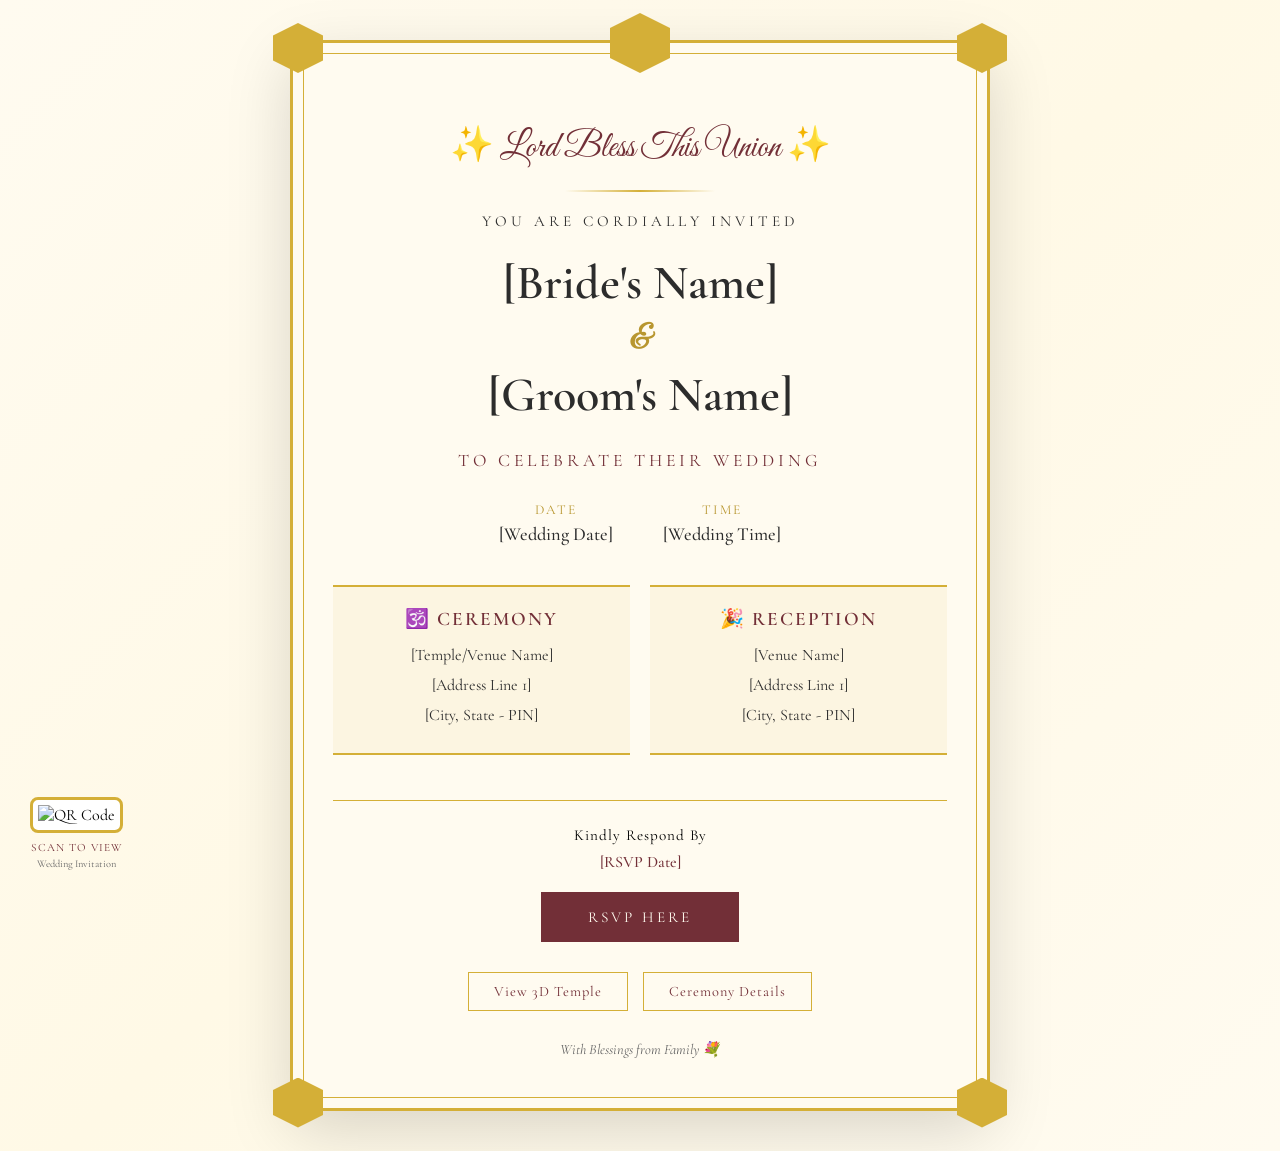
==== index.html @ 878ab90b "Initial commit - Hindu Temple Wedding website" ====
<!DOCTYPE html>
<html lang="en">
<head>
    <meta charset="UTF-8">
    <meta name="viewport" content="width=device-width, initial-scale=1.0">
    <title>Wedding Invitation - [Bride's Name] & [Groom's Name]</title>
    <link href="https://fonts.googleapis.com/css2?family=Cormorant+Garamond:ital,wght@0,400;0,500;0,600;1,400&family=Great+Vibes&display=swap" rel="stylesheet">
    <style>
        * {
            margin: 0;
            padding: 0;
            box-sizing: border-box;
        }

        :root {
            --gold: #D4AF37;
            --gold-light: #F4E4BC;
            --gold-dark: #B8962F;
            --cream: #FFFBF0;
            --Burgundy: #722F37;
            --deep-red: #8B0000;
            --text-dark: #2C2C2C;
        }

        body {
            font-family: 'Cormorant Garamond', serif;
            background: linear-gradient(135deg, var(--cream) 0%, #FFF9E6 50%, var(--cream) 100%);
            min-height: 100vh;
            overflow-x: hidden;
        }

        /* 3D Background Canvas */
        #temple-canvas {
            position: fixed;
            top: 0;
            left: 0;
            width: 100%;
            height: 100%;
            z-index: 0;
            opacity: 0.4;
            pointer-events: none;
        }

        /* Main Container */
        .container {
            position: relative;
            z-index: 10;
            display: flex;
            justify-content: center;
            align-items: flex-start;
            min-height: 100vh;
            padding: 40px 20px;
        }

        /* Invitation Card */
        .invitation-card {
            background: var(--cream);
            max-width: 700px;
            width: 100%;
            border: 3px solid var(--gold);
            position: relative;
            box-shadow: 0 20px 60px rgba(0,0,0,0.15);
            animation: fadeInUp 1s ease-out;
        }

        @keyframes fadeInUp {
            from { opacity: 0; transform: translateY(30px); }
            to { opacity: 1; transform: translateY(0); }
        }

        .invitation-card::before {
            content: '';
            position: absolute;
            top: 10px;
            left: 10px;
            right: 10px;
            bottom: 10px;
            border: 1px solid var(--gold);
            pointer-events: none;
        }

        .invitation-card::after {
            content: '';
            position: absolute;
            top: -30px;
            left: 50%;
            transform: translateX(-50%);
            width: 60px;
            height: 60px;
            background: var(--gold);
            clip-path: polygon(50% 0%, 100% 25%, 100% 75%, 50% 100%, 0% 75%, 0% 25%);
        }

        /* Ornamental Corners */
        .ornament {
            position: absolute;
            width: 50px;
            height: 50px;
            background: var(--gold);
            clip-path: polygon(50% 0%, 100% 25%, 100% 75%, 50% 100%, 0% 75%, 0% 25%);
            z-index: 5;
        }

        .ornament-top-left { top: -20px; left: -20px; }
        .ornament-top-right { top: -20px; right: -20px; }
        .ornament-bottom-left { bottom: -20px; left: -20px; }
        .ornament-bottom-right { bottom: -20px; right: -20px; }

        /* Card Content */
        .content {
            padding: 80px 40px 50px;
            text-align: center;
        }

        .decorative-line {
            width: 150px;
            height: 2px;
            background: linear-gradient(90deg, transparent, var(--gold), transparent);
            margin: 20px auto;
        }

        .scripture-text {
            font-family: 'Great Vibes', cursive;
            font-size: 2.2rem;
            color: var(--Burgundy);
            margin-bottom: 8px;
        }

        /* 3D Couple Model */
        .couple-model {
            position: absolute;
            bottom: 80px;
            right: 30px;
            z-index: 5;
        }

        .couple-canvas {
            width: 280px;
            height: 350px;
        }

        /* QR Code Section */
        .qr-section {
            position: absolute;
            bottom: 30px;
            left: 30px;
            z-index: 5;
            text-align: center;
        }

        .qr-code {
            width: 100px;
            height: 100px;
            border: 3px solid var(--gold);
            padding: 5px;
            background: white;
            border-radius: 8px;
        }

        .qr-text {
            font-size: 0.7rem;
            color: var(--Burgundy);
            margin-top: 8px;
            letter-spacing: 1px;
        }

        .qr-label {
            font-size: 0.65rem;
            color: #666;
            margin-top: 3px;
        }

        .invite-text {
            font-size: 0.95rem;
            color: var(--text-dark);
            letter-spacing: 4px;
            text-transform: uppercase;
            margin-bottom: 25px;
        }

        .couple-names {
            font-family: 'Cormorant Garamond', serif;
            font-size: 3rem;
            font-weight: 600;
            color: var(--text-dark);
            margin: 25px 0;
            line-height: 1.2;
        }

        .couple-names .ampersand {
            font-family: 'Great Vibes', cursive;
            font-size: 2rem;
            color: var(--gold-dark);
            display: block;
            margin: 8px 0;
        }

        .and-text {
            font-size: 1.1rem;
            color: var(--Burgundy);
            letter-spacing: 4px;
            margin: 20px 0;
        }

        /* Date & Time Section */
        .date-time {
            display: flex;
            justify-content: center;
            gap: 50px;
            margin: 30px 0;
            flex-wrap: wrap;
        }

        .date-time-item {
            text-align: center;
        }

        .date-time-item .label {
            font-size: 0.85rem;
            letter-spacing: 2px;
            text-transform: uppercase;
            color: var(--gold-dark);
            margin-bottom: 5px;
        }

        .date-time-item .value {
            font-size: 1.15rem;
            color: var(--text-dark);
            font-weight: 500;
        }

        /* Venue Sections */
        .venue-sections {
            display: flex;
            gap: 20px;
            margin: 30px 0;
            flex-wrap: wrap;
        }

        .venue-details {
            flex: 1;
            min-width: 200px;
            margin: 10px 0;
            padding: 20px;
            background: rgba(212, 175, 55, 0.08);
            border-top: 2px solid var(--gold);
            border-bottom: 2px solid var(--gold);
        }

        .venue-details h3 {
            font-size: 1.2rem;
            color: var(--Burgundy);
            margin-bottom: 12px;
            font-weight: 600;
            letter-spacing: 2px;
        }

        .venue-details p {
            font-size: 1rem;
            color: var(--text-dark);
            margin: 6px 0;
            line-height: 1.5;
        }

        /* RSVP Section */
        .rsvp-section {
            margin-top: 35px;
            padding-top: 25px;
            border-top: 1px solid var(--gold);
        }

        .rsvp-text {
            font-size: 0.95rem;
            letter-spacing: 1px;
            margin-bottom: 8px;
        }

        .rsvp-date {
            color: var(--Burgundy);
            font-weight: 500;
            margin-bottom: 20px;
        }

        .rsvp-button {
            display: inline-block;
            padding: 14px 45px;
            background: var(--Burgundy);
            color: var(--cream);
            text-decoration: none;
            font-size: 0.95rem;
            letter-spacing: 3px;
            text-transform: uppercase;
            border: 2px solid var(--Burgundy);
            transition: all 0.3s ease;
            cursor: pointer;
        }

        .rsvp-button:hover {
            background: transparent;
            color: var(--Burgundy);
        }

        /* Navigation Links */
        .nav-links {
            display: flex;
            justify-content: center;
            gap: 15px;
            margin-top: 30px;
            flex-wrap: wrap;
        }

        .nav-link {
            padding: 10px 25px;
            background: transparent;
            border: 1px solid var(--gold);
            color: var(--Burgundy);
            text-decoration: none;
            font-size: 0.9rem;
            letter-spacing: 1px;
            transition: all 0.3s ease;
        }

        .nav-link:hover {
            background: var(--gold);
            color: white;
        }

        /* Footer */
        .footer {
            margin-top: 30px;
            font-size: 0.9rem;
            color: #666;
            font-style: italic;
        }

        /* Responsive Design */
        @media (max-width: 600px) {
            .container {
                padding: 20px 15px;
            }

            .content {
                padding: 60px 25px 35px;
            }

            .invitation-card::after {
                width: 40px;
                height: 40px;
                top: -25px;
            }

            .ornament {
                width: 35px;
                height: 35px;
            }

            .ornament-top-left,
            .ornament-top-right {
                top: -15px;
            }

            .ornament-bottom-left,
            .ornament-bottom-right {
                bottom: -15px;
            }

            .scripture-text {
                font-size: 1.8rem;
            }

            .couple-names {
                font-size: 2.2rem;
            }

            .couple-names .ampersand {
                font-size: 1.6rem;
            }

            .date-time {
                gap: 30px;
            }

            .venue-sections {
                flex-direction: column;
            }

            .venue-details {
                min-width: 100%;
            }
        }

        @media (max-width: 400px) {
            .content {
                padding: 50px 20px 30px;
            }

            .scripture-text {
                font-size: 1.5rem;
            }

            .couple-names {
                font-size: 1.9rem;
            }

            .invite-text,
            .and-text {
                font-size: 0.85rem;
                letter-spacing: 2px;
            }

            .rsvp-button {
                padding: 12px 30px;
                font-size: 0.85rem;
            }
        }
    </style>
</head>
<body>
    <!-- 3D Background -->
    <canvas id="temple-canvas"></canvas>

    <!-- 3D Couple Model -->
    <div class="couple-model">
        <canvas id="couple-canvas" class="couple-canvas"></canvas>
    </div>

    <!-- QR Code Section -->
    <div class="qr-section">
        <img src="https://api.qrserver.com/v1/create-qr-code/?size=100x100&data=https://yourwebsite.com/wedding-invitation.html&bgcolor=ffffff&color=722F37" alt="QR Code" class="qr-code" id="qrImage">
        <p class="qr-text">SCAN TO VIEW</p>
        <p class="qr-label">Wedding Invitation</p>
    </div>
    <script>
        // Update QR code with current page URL when deployed
        window.onload = function() {
            const currentUrl = window.location.href;
            const qrImg = document.getElementById('qrImage');
            if (qrImg) {
                const qrUrl = 'https://api.qrserver.com/v1/create-qr-code/?size=100x100&data=' + encodeURIComponent(currentUrl) + '&bgcolor=ffffff&color=722F37';
                qrImg.src = qrUrl;
            }
        };
    </script>

    <!-- Main Invitation Card -->
    <div class="container">
        <div class="invitation-card">
            <div class="ornament ornament-top-left"></div>
            <div class="ornament ornament-top-right"></div>
            <div class="ornament ornament-bottom-left"></div>
            <div class="ornament ornament-bottom-right"></div>
            
            <div class="content">
                <p class="scripture-text">✨ Lord Bless This Union ✨</p>
                <div class="decorative-line"></div>
                
                <p class="invite-text">You Are Cordially Invited</p>
                
                <h1 class="couple-names">
                    [Bride's Name]
                    <span class="ampersand">&</span>
                    [Groom's Name]
                </h1>
                
                <p class="and-text">TO CELEBRATE THEIR WEDDING</p>
                
                <div class="date-time">
                    <div class="date-time-item">
                        <p class="label">Date</p>
                        <p class="value">[Wedding Date]</p>
                    </div>
                    <div class="date-time-item">
                        <p class="label">Time</p>
                        <p class="value">[Wedding Time]</p>
                    </div>
                </div>
                
                <div class="venue-sections">
                    <div class="venue-details">
                        <h3>🕉️ CEREMONY</h3>
                        <p>[Temple/Venue Name]</p>
                        <p>[Address Line 1]</p>
                        <p>[City, State - PIN]</p>
                    </div>
                    
                    <div class="venue-details">
                        <h3>🎉 RECEPTION</h3>
                        <p>[Venue Name]</p>
                        <p>[Address Line 1]</p>
                        <p>[City, State - PIN]</p>
                    </div>
                </div>
                
                <div class="rsvp-section">
                    <p class="rsvp-text">Kindly Respond By</p>
                    <p class="rsvp-date">[RSVP Date]</p>
                    <a href="#rsvp" class="rsvp-button">RSVP Here</a>
                </div>
                
                <div class="nav-links">
                    <a href="wedding-3d-viewer.html" class="nav-link">View 3D Temple</a>
                    <a href="wedding-ceremony.html" class="nav-link">Ceremony Details</a>
                </div>
                
                <div class="footer">
                    <p>With Blessings from Family 💐</p>
                </div>
            </div>
        </div>
    </div>

    <!-- Three.js for Cartoon 3D Background -->
    <script src="https://cdnjs.cloudflare.com/ajax/libs/three.js/r134/three.min.js"></script>
    <script>
        // Create 3D Cartoon Temple Background
        const canvas = document.getElementById('temple-canvas');
        const scene = new THREE.Scene();
        scene.background = new THREE.Color(0xFFFBF0);

        const camera = new THREE.PerspectiveCamera(60, window.innerWidth / window.innerHeight, 0.1, 1000);
        camera.position.set(0, 3, 12);
        camera.lookAt(0, 2, 0);

        const renderer = new THREE.WebGLRenderer({ canvas: canvas, antialias: true, alpha: true });
        renderer.setSize(window.innerWidth, window.innerHeight);
        renderer.setPixelRatio(Math.min(window.devicePixelRatio, 2));

        // Cartoon/Toon Material Function
        function createToonMaterial(color) {
            return new THREE.MeshToonMaterial({
                color: color,
                gradientMap: null
            });
        }

        // Create Cartoon Temple Group
        const templeGroup = new THREE.Group();

        // Colors
        const goldColor = 0xD4AF37;
        const burgundyColor = 0x722F37;
        const creamColor = 0xFFFBF0;
        const stoneColor = 0xC4A86C;

        // Base Platform
        const baseGeo = new THREE.BoxGeometry(8, 0.6, 8);
        const baseMat = createToonMaterial(stoneColor);
        const base = new THREE.Mesh(baseGeo, baseMat);
        base.position.y = 0.3;
        base.castShadow = true;
        templeGroup.add(base);

        // Steps
        for (let i = 0; i < 3; i++) {
            const stepGeo = new THREE.BoxGeometry(8 + i * 1.5, 0.25, 8 + i * 1.5);
            const step = new THREE.Mesh(stepGeo, baseMat);
            step.position.y = i * 0.25;
            templeGroup.add(step);
        }

        // Main Building
        const mainBuildingGeo = new THREE.BoxGeometry(5, 3, 5);
        const mainBuildingMat = createToonMaterial(creamColor);
        const mainBuilding = new THREE.Mesh(mainBuildingGeo, mainBuildingMat);
        mainBuilding.position.y = 2.3;
        templeGroup.add(mainBuilding);

        // Pillars
        const pillarGeo = new THREE.CylinderGeometry(0.25, 0.35, 3, 8);
        const pillarMat = createToonMaterial(stoneColor);
        const pillarPositions = [[-2, 2], [2, 2], [-2, -2], [2, -2]];
        
        pillarPositions.forEach(pos => {
            const pillar = new THREE.Mesh(pillarGeo, pillarMat);
            pillar.position.set(pos[0], 1.5 + 0.6, pos[1]);
            pillar.castShadow = true;
            templeGroup.add(pillar);
        });

        // Dome
        const domeGeo = new THREE.SphereGeometry(1.8, 16, 12, 0, Math.PI * 2, 0, Math.PI / 2);
        const domeMat = createToonMaterial(goldColor);
        const dome = new THREE.Mesh(domeGeo, domeMat);
        dome.position.y = 4.5;
        templeGroup.add(dome);

        // Top Ornament (Kalasha)
        const topGeo = new THREE.SphereGeometry(0.4, 8, 8);
        const topMat = createToonMaterial(burgundyColor);
        const topOrnament = new THREE.Mesh(topGeo, topMat);
        topOrnament.position.y = 5.8;
        templeGroup.add(topOrnament);

        // Side Towers (Shikhara)
        const towerGeo = new THREE.ConeGeometry(0.8, 2.5, 4);
        const towerMat = createToonMaterial(stoneColor);
        
        const tower1 = new THREE.Mesh(towerGeo, towerMat);
        tower1.position.set(-3, 2.65, 0);
        templeGroup.add(tower1);

        const tower2 = new THREE.Mesh(towerGeo, towerMat);
        tower2.position.set(3, 2.65, 0);
        templeGroup.add(tower2);

        // Position and scale the temple
        templeGroup.position.set(0, -1, 0);
        templeGroup.scale.set(0.6, 0.6, 0.6);
        scene.add(templeGroup);

        // Lighting for cartoon effect
        const ambientLight = new THREE.AmbientLight(0xFFF5E6, 0.7);
        scene.add(ambientLight);

        const directionalLight = new THREE.DirectionalLight(0xFFFAF0, 0.8);
        directionalLight.position.set(10, 15, 10);
        scene.add(directionalLight);

        const fillLight = new THREE.DirectionalLight(0xFFE4B5, 0.4);
        fillLight.position.set(-10, 5, -10);
        scene.add(fillLight);

        // Subtle animation
        let time = 0;
        let autoRotate = true;

        function animate() {
            requestAnimationFrame(animate);
            time += 0.005;

            if (autoRotate) {
                templeGroup.rotation.y = Math.sin(time) * 0.15;
                templeGroup.position.y = -1 + Math.sin(time * 2) * 0.05;
            }

            renderer.render(scene, camera);
        }

        animate();
        
        // Create 3D Couple Cartoon Model
        function createCoupleModel() {
            const coupleCanvas = document.getElementById('couple-canvas');
            if (!coupleCanvas) return;
            
            const coupleScene = new THREE.Scene();
            coupleScene.background = null;

            const coupleCamera = new THREE.PerspectiveCamera(35, 280 / 350, 0.1, 1000);
            coupleCamera.position.set(0, 1.5, 5.5);
            coupleCamera.lookAt(0, 1, 0);

            const coupleRenderer = new THREE.WebGLRenderer({ 
                canvas: coupleCanvas, 
                antialias: true, 
                alpha: true 
            });
            coupleRenderer.setSize(280, 350);
            coupleRenderer.setPixelRatio(Math.min(window.devicePixelRatio, 2));

            // Lighting
            const ambient = new THREE.AmbientLight(0xfff5e6, 0.7);
            coupleScene.add(ambient);

            const dirLight = new THREE.DirectionalLight(0xffffff, 1);
            dirLight.position.set(3, 4, 3);
            coupleScene.add(dirLight);

            const fillLight = new THREE.DirectionalLight(0xffd700, 0.3);
            fillLight.position.set(-3, 2, -2);
            coupleScene.add(fillLight);

            const coupleGroup = new THREE.Group();

            // Colors - More realistic
            const brideColor = 0xe63946;  // Red sari
            const bridePalluColor = 0xffd700; // Gold pallu
            const groomColor = 0x1d3557; // Dark blue sherwani
            const groomAccent = 0xff6b35; // Orange accents
            const skinColor = 0xdeb887;
            const hairColor = 0x1a1a1a;

            // Create Bride (left side)
            const brideGroup = new THREE.Group();
            
            // Bride torso/sari drape
            const brideTorsoGeo = new THREE.CylinderGeometry(0.22, 0.28, 0.9, 16);
            const brideTorsoMat = new THREE.MeshStandardMaterial({ color: brideColor, roughness: 0.6 });
            const brideTorso = new THREE.Mesh(brideTorsoGeo, brideTorsoMat);
            brideTorso.position.y = 0.45;
            brideGroup.add(brideTorso);

            // Bride pallu (shawl)
            const bridePalluGeo = new THREE.BoxGeometry(0.5, 0.8, 0.08);
            const bridePalluMat = new THREE.MeshStandardMaterial({ color: bridePalluColor, roughness: 0.4, metalness: 0.3 });
            const bridePallu = new THREE.Mesh(bridePalluGeo, bridePalluMat);
            bridePallu.position.set(0.25, 0.5, 0.2);
            brideGroup.add(bridePallu);

            // Bride skirt
            const brideSkirtGeo = new THREE.CylinderGeometry(0.35, 0.55, 1, 24);
            const brideSkirtMat = new THREE.MeshStandardMaterial({ color: brideColor, roughness: 0.7 });
            const brideSkirt = new THREE.Mesh(brideSkirtGeo, brideSkirtMat);
            brideSkirt.position.y = -0.05;
            brideGroup.add(brideSkirt);

            // Bride neck
            const brideNeckGeo = new THREE.CylinderGeometry(0.08, 0.1, 0.15, 12);
            const brideNeckMat = new THREE.MeshStandardMaterial({ color: skinColor, roughness: 0.8 });
            const brideNeck = new THREE.Mesh(brideNeckGeo, brideNeckMat);
            brideNeck.position.y = 1.05;
            brideGroup.add(brideNeck);

            // Bride head
            const brideHeadGeo = new THREE.SphereGeometry(0.2, 20, 20);
            brideHeadGeo.scale(1, 1.15, 1);
            const brideHeadMat = new THREE.MeshStandardMaterial({ color: skinColor, roughness: 0.7 });
            const brideHead = new THREE.Mesh(brideHeadGeo, brideHeadMat);
            brideHead.position.y = 1.35;
            brideGroup.add(brideHead);

            // Bride hair (bun + veil)
            const brideHairBunGeo = new THREE.SphereGeometry(0.18, 16, 16);
            const brideHairMat = new THREE.MeshStandardMaterial({ color: hairColor, roughness: 0.9 });
            const brideHairBun = new THREE.Mesh(brideHairBunGeo, brideHairMat);
            brideHairBun.position.set(0, 1.55, -0.05);
            brideGroup.add(brideHairBun);

            // Bride veil
            const brideVeilGeo = new THREE.SphereGeometry(0.25, 16, 16, 0, Math.PI * 2, 0, Math.PI / 2);
            const brideVeilMat = new THREE.MeshStandardMaterial({ color: 0xfffaf0, roughness: 0.5, transparent: true, opacity: 0.7, side: THREE.DoubleSide });
            const brideVeil = new THREE.Mesh(brideVeilGeo, brideVeilMat);
            brideVeil.position.set(0, 1.4, 0.1);
            brideGroup.add(brideVeil);

            // Bride bindi
            const bindiGeo = new THREE.CircleGeometry(0.03, 16);
            const bindiMat = new THREE.MeshStandardMaterial({ color: 0xff0000, emissive: 0xff0000, emissiveIntensity: 0.5 });
            const bindi = new THREE.Mesh(bindiGeo, bindiMat);
            bindi.position.set(0, 1.42, 0.19);
            brideGroup.add(bindi);

            // Bride earrings
            const earringGeo = new THREE.TorusGeometry(0.04, 0.015, 8, 16);
            const earringMat = new THREE.MeshStandardMaterial({ color: 0xffd700, metalness: 0.8, roughness: 0.2 });
            const earringL = new THREE.Mesh(earringGeo, earringMat);
            earringL.position.set(-0.2, 1.3, 0.1);
            brideGroup.add(earringL);
            const earringR = new THREE.Mesh(earringGeo, earringMat);
            earringR.position.set(0.2, 1.3, 0.1);
            brideGroup.add(earringR);

            // Bride nose ring
            const noseRingGeo = new THREE.TorusGeometry(0.025, 0.01, 8, 16);
            const noseRing = new THREE.Mesh(noseRingGeo, earringMat);
            noseRing.position.set(0.05, 1.32, 0.18);
            brideGroup.add(noseRing);

            // Bride bangles (multiple)
            for (let i = 0; i < 5; i++) {
                const bangleGeo = new THREE.TorusGeometry(0.07, 0.012, 8, 24);
                const bangleMat = i % 2 === 0 ? 
                    new THREE.MeshStandardMaterial({ color: 0xffd700, metalness: 0.8, roughness: 0.2 }) :
                    new THREE.MeshStandardMaterial({ color: 0xff6b35, metalness: 0.6, roughness: 0.3 });
                const bangle = new THREE.Mesh(bangleGeo, bangleMat);
                bangle.position.set(-0.32, 0.65 + i * 0.06, 0);
                bangle.rotation.y = Math.PI / 2;
                brideGroup.add(bangle);
            }

            // Bride arms
            const armGeo = new THREE.CylinderGeometry(0.05, 0.04, 0.5, 8);
            const armMat = new THREE.MeshStandardMaterial({ color: skinColor, roughness: 0.8 });
            const armL = new THREE.Mesh(armGeo, armMat);
            armL.position.set(-0.32, 0.45, 0);
            armL.rotation.z = 0.3;
            brideGroup.add(armL);
            const armR = new THREE.Mesh(armGeo, armMat);
            armR.position.set(0.32, 0.45, 0);
            armR.rotation.z = -0.3;
            brideGroup.add(armR);

            // Bride mangalsutra
            const mangalsutraGeo = new THREE.CylinderGeometry(0.01, 0.01, 0.4, 8);
            const mangalsutraMat = new THREE.MeshStandardMaterial({ color: 0xffd700, metalness: 0.8, roughness: 0.2 });
            const mangalsutra = new THREE.Mesh(mangalsutraGeo, mangalsutraMat);
            mangalsutra.position.set(0, 1.0, 0.22);
            brideGroup.add(mangalsutra);

            // Mangalsutra pendant
            const pendantGeo = new THREE.OctahedronGeometry(0.04, 0);
            const pendant = new THREE.Mesh(pendantGeo, mangalsutraMat);
            pendant.position.set(0, 0.78, 0.22);
            brideGroup.add(pendant);

            brideGroup.position.x = -0.45;
            brideGroup.scale.set(1.2, 1.2, 1.2);
            coupleGroup.add(brideGroup);

            // Create Groom (right side)
            const groomGroup = new THREE.Group();
            
            // Groom torso/sherwani
            const groomTorsoGeo = new THREE.CylinderGeometry(0.25, 0.32, 1, 16);
            const groomTorsoMat = new THREE.MeshStandardMaterial({ color: groomColor, roughness: 0.5 });
            const groomTorso = new THREE.Mesh(groomTorsoGeo, groomTorsoMat);
            groomTorso.position.y = 0.5;
            groomGroup.add(groomTorso);

            // Groom sherwani collar
            const collarGeo = new THREE.BoxGeometry(0.25, 0.25, 0.1);
            const collarMat = new THREE.MeshStandardMaterial({ color: groomAccent, roughness: 0.6 });
            const collar = new THREE.Mesh(collarGeo, collarMat);
            collar.position.set(0, 1.05, 0.22);
            groomGroup.add(collar);

            // Groom pants
            const pantsGeo = new THREE.CylinderGeometry(0.15, 0.18, 0.9, 12);
            const pantsMat = new THREE.MeshStandardMaterial({ color: 0x1a1a1a, roughness: 0.7 });
            const pants = new THREE.Mesh(pantsGeo, pantsMat);
            pants.position.y = -0.45;
            groomGroup.add(pants);

            // Groom neck
            const groomNeckGeo = new THREE.CylinderGeometry(0.09, 0.11, 0.15, 12);
            const groomNeckMat = new THREE.MeshStandardMaterial({ color: skinColor, roughness: 0.8 });
            const groomNeck = new THREE.Mesh(groomNeckGeo, groomNeckMat);
            groomNeck.position.y = 1.1;
            groomGroup.add(groomNeck);

            // Groom head
            const groomHeadGeo = new THREE.SphereGeometry(0.22, 20, 20);
            groomHeadGeo.scale(1, 1.1, 1);
            const groomHeadMat = new THREE.MeshStandardMaterial({ color: skinColor, roughness: 0.7 });
            const groomHead = new THREE.Mesh(groomHeadGeo, groomHeadMat);
            groomHead.position.y = 1.4;
            groomGroup.add(groomHead);

            // Groom hair
            const groomHairGeo = new THREE.SphereGeometry(0.23, 16, 16);
            groomHairGeo.scale(1, 0.6, 1);
            const groomHairMat = new THREE.MeshStandardMaterial({ color: hairColor, roughness: 0.9 });
            const groomHair = new THREE.Mesh(groomHairGeo, groomHairMat);
            groomHair.position.set(0, 1.58, 0);
            groomGroup.add(groomHair);

            // Groom turban (safa)
            const turbanGeo = new THREE.CylinderGeometry(0.28, 0.32, 0.4, 20);
            const turbanMat = new THREE.MeshStandardMaterial({ color: groomAccent, roughness: 0.7 });
            const turban = new THREE.Mesh(turbanGeo, turbanMat);
            turban.position.y = 1.7;
            groomGroup.add(turban);

            // Turban feather/ ornament
            const featherGeo = new THREE.ConeGeometry(0.08, 0.2, 8);
            const featherMat = new THREE.MeshStandardMaterial({ color: 0x00ff00 });
            const feather = new THREE.Mesh(featherGeo, featherMat);
            feather.position.set(0.15, 1.95, 0.1);
            groomGroup.add(feather);

            // Groom safa tails
            const tailGeo = new THREE.BoxGeometry(0.08, 0.3, 0.04);
            const tailMat = new THREE.MeshStandardMaterial({ color: groomAccent, roughness: 0.7 });
            const tailL = new THREE.Mesh(tailGeo, tailMat);
            tailL.position.set(-0.25, 1.55, 0.1);
            tailL.rotation.z = 0.3;
            groomGroup.add(tailL);
            const tailR = new THREE.Mesh(tailGeo, tailMat);
            tailR.position.set(0.25, 1.55, 0.1);
            tailR.rotation.z = -0.3;
            groomGroup.add(tailR);

            // Groom sherwani buttons
            for (let i = 0; i < 4; i++) {
                const buttonGeo = new THREE.SphereGeometry(0.035, 8, 8);
                const buttonMat = new THREE.MeshStandardMaterial({ color: 0xffd700, metalness: 0.8, roughness: 0.2, emissive: 0xffd700, emissiveIntensity: 0.1 });
                const button = new THREE.Mesh(buttonGeo, buttonMat);
                button.position.set(0, 0.75 + i * 0.18, 0.33);
                groomGroup.add(button);
            }

            // Groom arms
            const groomArmGeo = new THREE.CylinderGeometry(0.06, 0.05, 0.55, 8);
            const groomArmMat = new THREE.MeshStandardMaterial({ color: skinColor, roughness: 0.8 });
            const groomArmL = new THREE.Mesh(groomArmGeo, groomArmMat);
            groomArmL.position.set(-0.35, 0.5, 0);
            groomArmL.rotation.z = 0.2;
            groomGroup.add(groomArmL);
            const groomArmR = new THREE.Mesh(groomArmGeo, groomArmMat);
            groomArmR.position.set(0.35, 0.5, 0);
            groomArmR.rotation.z = -0.2;
            groomGroup.add(groomArmR);

            // Groom watch
            const watchGeo = new THREE.BoxGeometry(0.08, 0.1, 0.03);
            const watchMat = new THREE.MeshStandardMaterial({ color: 0xc0c0c0, metalness: 0.9, roughness: 0.1 });
            const watch = new THREE.Mesh(watchGeo, watchMat);
            watch.position.set(0.38, 0.35, 0.05);
            groomGroup.add(watch);

            groomGroup.position.x = 0.45;
            groomGroup.scale.set(1.2, 1.2, 1.2);
            coupleGroup.add(groomGroup);

            // Garland between them
            const garlandGeo = new THREE.TorusGeometry(0.55, 0.04, 8, 32, Math.PI);
            const garlandMat = new THREE.MeshStandardMaterial({ color: 0x228b22, roughness: 0.8 });
            const garland = new THREE.Mesh(garlandGeo, garlandMat);
            garland.position.set(0, 0.75, 0.35);
            garland.rotation.x = Math.PI;
            coupleGroup.add(garland);

            // Garland flowers
            for (let i = 0; i < 12; i++) {
                const angle = (i / 12) * Math.PI;
                const flowerGeo = new THREE.SphereGeometry(0.04, 8, 8);
                const flowerMat = new THREE.MeshStandardMaterial({ color: i % 2 === 0 ? 0xff69b4 : 0xffd700, roughness: 0.6 });
                const flower = new THREE.Mesh(flowerGeo, flowerMat);
                flower.position.set(
                    Math.cos(angle) * 0.55,
                    0.75 + Math.sin(angle) * 0.1,
                    0.35 + Math.sin(angle) * 0.04
                );
                coupleGroup.add(flower);
            }

            coupleScene.add(coupleGroup);

            // Ground circle
            const groundGeo = new THREE.CircleGeometry(1.2, 32);
            const groundMat = new THREE.MeshStandardMaterial({ color: 0x8b4513, roughness: 0.9 });
            const ground = new THREE.Mesh(groundGeo, groundMat);
            ground.rotation.x = -Math.PI / 2;
            ground.position.y = -0.85;
            coupleScene.add(ground);

            // Animate couple
            let coupleTime = 0;
            function animateCouple() {
                requestAnimationFrame(animateCouple);
                coupleTime += 0.015;
                
                // Gentle sway
                coupleGroup.rotation.y = Math.sin(coupleTime) * 0.08;
                
                // Subtle bounce
                coupleGroup.position.y = Math.sin(coupleTime * 2) * 0.015;
                
                // Turban feather wave
                if (feather) {
                    feather.rotation.z = Math.sin(coupleTime * 3) * 0.15;
                }
                
                coupleRenderer.render(coupleScene, coupleCamera);
            }
            animateCouple();
        }

        // Initialize couple model after a short delay
        setTimeout(createCoupleModel, 500);

        // Handle resize
        window.addEventListener('resize', () => {
            camera.aspect = window.innerWidth / window.innerHeight;
            camera.updateProjectionMatrix();
            renderer.setSize(window.innerWidth, window.innerHeight);
        });

        // Mouse interaction
        let isDragging = false;
        let startX = 0;

        canvas.addEventListener('mousedown', (e) => {
            isDragging = true;
            startX = e.clientX;
        });

        canvas.addEventListener('mousemove', (e) => {
            if (isDragging) {
                const deltaX = e.clientX - startX;
                templeGroup.rotation.y += deltaX * 0.005;
                startX = e.clientX;
            }
        });

        canvas.addEventListener('mouseup', () => {
            isDragging = false;
        });

        canvas.addEventListener('touchstart', (e) => {
            isDragging = true;
            startX = e.touches[0].clientX;
        });

        canvas.addEventListener('touchmove', (e) => {
            if (isDragging) {
                const deltaX = e.touches[0].clientX - startX;
                templeGroup.rotation.y += deltaX * 0.005;
                startX = e.touches[0].clientX;
            }
        });

        canvas.addEventListener('touchend', () => {
            isDragging = false;
        });
    </script>
</body>
</html>
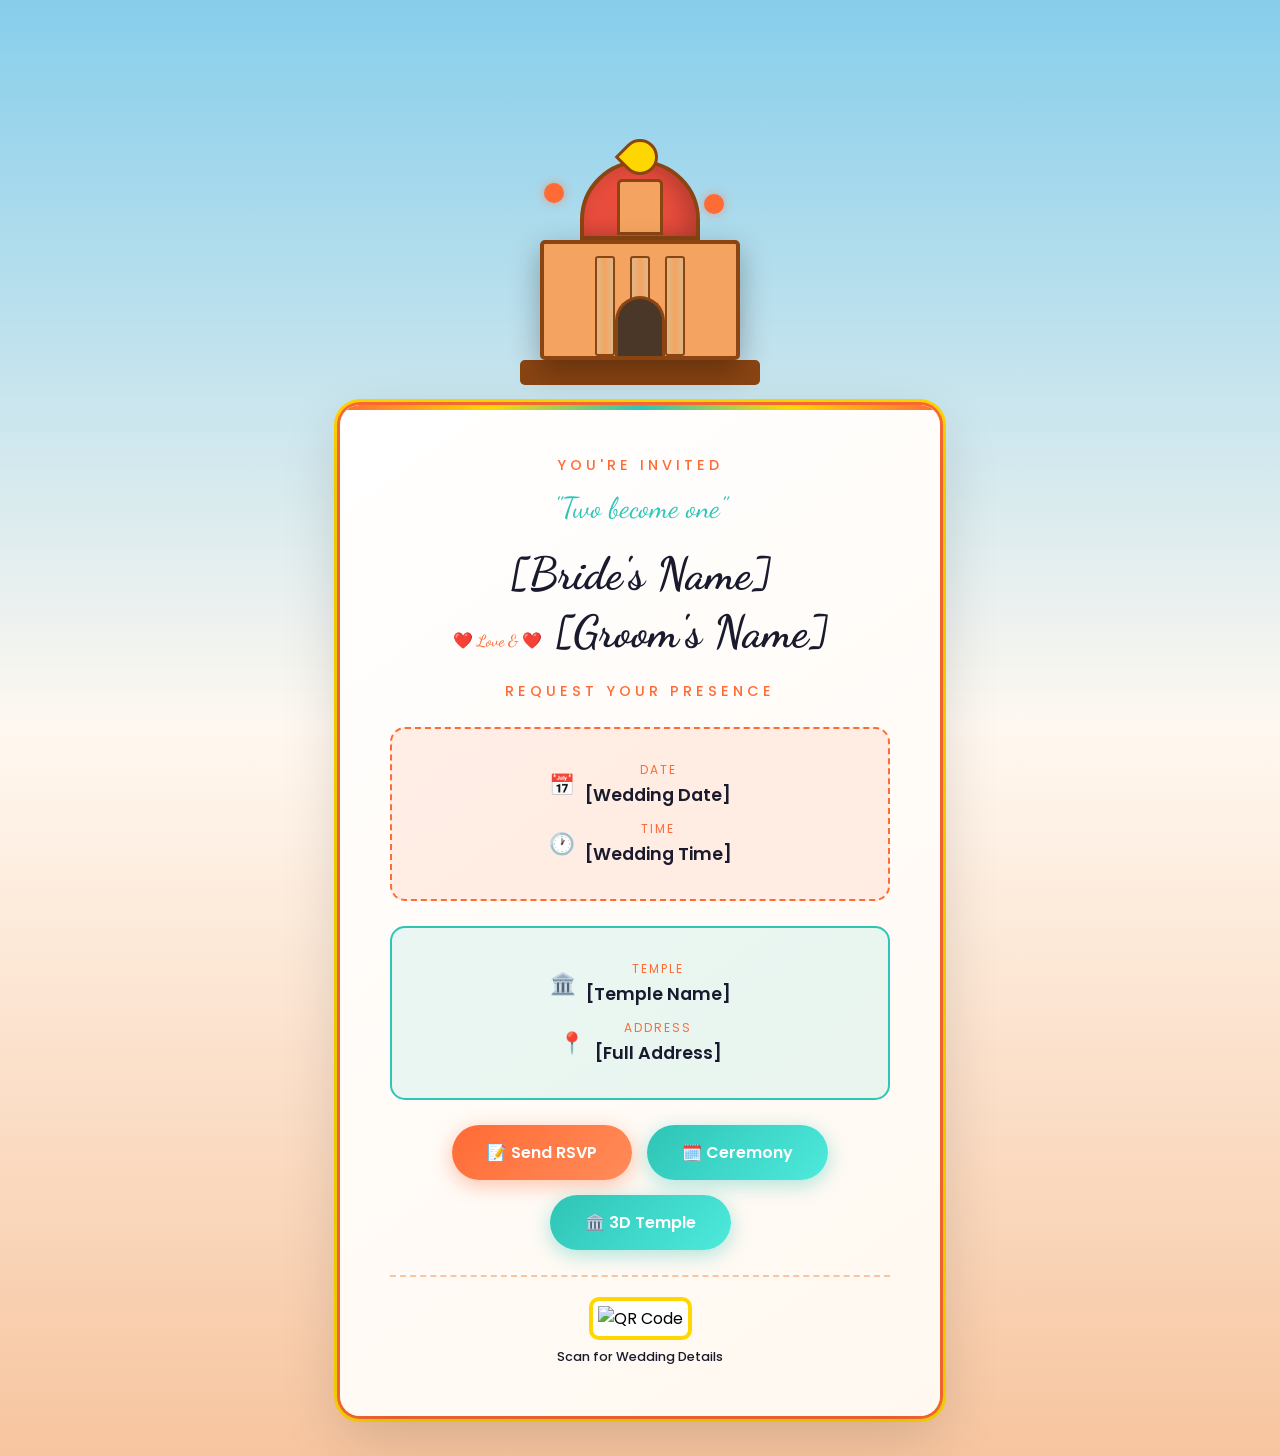
==== commit 9aaad977: "Add cartoon-style responsive temple UI design" ====
--- a/index.html
+++ b/index.html
@@ -4,7 +4,7 @@
     <meta charset="UTF-8">
     <meta name="viewport" content="width=device-width, initial-scale=1.0">
     <title>Wedding Invitation - [Bride's Name] & [Groom's Name]</title>
-    <link href="https://fonts.googleapis.com/css2?family=Cormorant+Garamond:ital,wght@0,400;0,500;0,600;1,400&family=Great+Vibes&display=swap" rel="stylesheet">
+    <link href="https://fonts.googleapis.com/css2?family=Poppins:wght@300;400;500;600&family=Dancing+Script:wght@400;500;600;700&display=swap" rel="stylesheet">
     <style>
         * {
             margin: 0;
@@ -13,996 +13,637 @@
         }
 
         :root {
-            --gold: #D4AF37;
-            --gold-light: #F4E4BC;
-            --gold-dark: #B8962F;
-            --cream: #FFFBF0;
-            --Burgundy: #722F37;
-            --deep-red: #8B0000;
-            --text-dark: #2C2C2C;
+            --primary: #FF6B35;
+            --secondary: #F7C59F;
+            --accent: #2EC4B6;
+            --dark: #1A1A2E;
+            --light: #FFF8F0;
+            --gold: #FFD700;
+            --sky: #87CEEB;
+            --temple-roof: #E74C3C;
+            --temple-wall: #F4A460;
+            --temple-border: #8B4513;
         }
 
         body {
-            font-family: 'Cormorant Garamond', serif;
-            background: linear-gradient(135deg, var(--cream) 0%, #FFF9E6 50%, var(--cream) 100%);
+            font-family: 'Poppins', sans-serif;
+            background: linear-gradient(180deg, var(--sky) 0%, var(--light) 50%, var(--secondary) 100%);
             min-height: 100vh;
             overflow-x: hidden;
         }
 
-        /* 3D Background Canvas */
-        #temple-canvas {
-            position: fixed;
+        /* Cartoon Temple Container */
+        .temple-hero {
+            width: 100%;
+            padding: 20px;
+            display: flex;
+            justify-content: center;
+            align-items: flex-end;
+            min-height: 45vh;
+            position: relative;
+            overflow: hidden;
+        }
+
+        /* Cartoon Temple - Pure CSS */
+        .cartoon-temple {
+            position: relative;
+            display: flex;
+            flex-direction: column;
+            align-items: center;
+            animation: float 3s ease-in-out infinite;
+        }
+
+        @keyframes float {
+            0%, 100% { transform: translateY(0); }
+            50% { transform: translateY(-10px); }
+        }
+
+        /* Temple Dome */
+        .temple-dome {
+            width: 120px;
+            height: 80px;
+            background: var(--temple-roof);
+            border-radius: 60px 60px 0 0;
+            position: relative;
+            border: 4px solid var(--temple-border);
+            box-shadow: inset -10px 0 20px rgba(0,0,0,0.2);
+        }
+
+        .temple-dome::before {
+            content: '';
+            position: absolute;
+            top: -25px;
+            left: 50%;
+            transform: translateX(-50%);
+            width: 30px;
+            height: 30px;
+            background: var(--gold);
+            border-radius: 50% 50% 50% 0;
+            transform: translateX(-50%) rotate(45deg);
+            border: 3px solid var(--temple-border);
+        }
+
+        .temple-dome::after {
+            content: '';
+            position: absolute;
+            top: 15px;
+            left: 50%;
+            transform: translateX(-50%);
+            width: 40px;
+            height: 50px;
+            background: var(--temple-wall);
+            border: 3px solid var(--temple-border);
+            border-radius: 5px 5px 0 0;
+        }
+
+        /* Main Temple Building */
+        .temple-building {
+            width: 200px;
+            height: 120px;
+            background: var(--temple-wall);
+            border: 4px solid var(--temple-border);
+            border-radius: 5px;
+            position: relative;
+            display: flex;
+            justify-content: center;
+            align-items: flex-end;
+            box-shadow: 0 10px 30px rgba(0,0,0,0.3);
+        }
+
+        /* Temple Pillars */
+        .pillars {
+            display: flex;
+            gap: 15px;
+            margin-bottom: 0;
+        }
+
+        .pillar {
+            width: 20px;
+            height: 100px;
+            background: linear-gradient(90deg, #DEB887 0%, var(--temple-wall) 50%, #DEB887 100%);
+            border: 2px solid var(--temple-border);
+            border-radius: 3px;
+        }
+
+        /* Temple Entrance */
+        .entrance {
+            position: absolute;
+            bottom: 0;
+            width: 50px;
+            height: 60px;
+            background: #4A3728;
+            border: 3px solid var(--temple-border);
+            border-bottom: none;
+            border-radius: 25px 25px 0 0;
+        }
+
+        /* Temple Base/Steps */
+        .temple-base {
+            width: 240px;
+            height: 25px;
+            background: var(--temple-border);
+            border-radius: 5px;
+            display: flex;
+            justify-content: space-between;
+            align-items: flex-end;
+            padding: 0 10px;
+        }
+
+        .step {
+            width: 100%;
+            height: 8px;
+            background: var(--temple-border);
+            border-radius: 2px;
+            margin: 2px;
+        }
+
+        /* Decorative Elements */
+        .decoration {
+            position: absolute;
+            width: 100%;
+            height: 100%;
             top: 0;
             left: 0;
-            width: 100%;
-            height: 100%;
-            z-index: 0;
-            opacity: 0.4;
             pointer-events: none;
+        }
+
+        .flower {
+            position: absolute;
+            width: 20px;
+            height: 20px;
+            background: var(--primary);
+            border-radius: 50%;
+            box-shadow: 0 0 10px rgba(255,107,53,0.5);
+            animation: bloom 2s ease-in-out infinite;
+        }
+
+        .flower:nth-child(1) { top: 10%; left: 10%; }
+        .flower:nth-child(2) { top: 15%; right: 15%; }
+        .flower:nth-child(3) { bottom: 20%; left: 20%; }
+        .flower:nth-child(4) { bottom: 25%; right: 10%; }
+
+        @keyframes bloom {
+            0%, 100% { transform: scale(1); opacity: 0.8; }
+            50% { transform: scale(1.2); opacity: 1; }
+        }
+
+        /* Clouds */
+        .cloud {
+            position: absolute;
+            background: white;
+            border-radius: 50px;
+            opacity: 0.8;
+            animation: cloudMove 20s linear infinite;
+        }
+
+        .cloud-1 {
+            width: 100px;
+            height: 40px;
+            top: 10%;
+            left: -100px;
+            animation-delay: 0s;
+        }
+
+        .cloud-2 {
+            width: 80px;
+            height: 30px;
+            top: 20%;
+            left: -80px;
+            animation-delay: -10s;
+        }
+
+        .cloud-3 {
+            width: 120px;
+            height: 50px;
+            top: 5%;
+            left: -120px;
+            animation-delay: -5s;
+        }
+
+        @keyframes cloudMove {
+            from { transform: translateX(0); }
+            to { transform: translateX(calc(100vw + 200px)); }
         }
 
         /* Main Container */
         .container {
             position: relative;
             z-index: 10;
-            display: flex;
-            justify-content: center;
-            align-items: flex-start;
-            min-height: 100vh;
-            padding: 40px 20px;
+            padding: 0 20px 40px;
         }
 
         /* Invitation Card */
         .invitation-card {
-            background: var(--cream);
-            max-width: 700px;
-            width: 100%;
-            border: 3px solid var(--gold);
+            background: linear-gradient(145deg, #ffffff 0%, var(--light) 100%);
+            max-width: 600px;
+            margin: 0 auto;
+            border-radius: 20px;
+            padding: 30px;
+            box-shadow: 0 20px 60px rgba(0,0,0,0.15), 
+                        0 0 0 3px var(--primary),
+                        0 0 0 6px var(--gold);
             position: relative;
-            box-shadow: 0 20px 60px rgba(0,0,0,0.15);
-            animation: fadeInUp 1s ease-out;
-        }
-
-        @keyframes fadeInUp {
-            from { opacity: 0; transform: translateY(30px); }
-            to { opacity: 1; transform: translateY(0); }
+            overflow: hidden;
         }
 
         .invitation-card::before {
             content: '';
             position: absolute;
-            top: 10px;
-            left: 10px;
-            right: 10px;
-            bottom: 10px;
-            border: 1px solid var(--gold);
-            pointer-events: none;
-        }
-
-        .invitation-card::after {
-            content: '';
-            position: absolute;
-            top: -30px;
-            left: 50%;
-            transform: translateX(-50%);
-            width: 60px;
-            height: 60px;
-            background: var(--gold);
-            clip-path: polygon(50% 0%, 100% 25%, 100% 75%, 50% 100%, 0% 75%, 0% 25%);
-        }
-
-        /* Ornamental Corners */
-        .ornament {
-            position: absolute;
-            width: 50px;
-            height: 50px;
-            background: var(--gold);
-            clip-path: polygon(50% 0%, 100% 25%, 100% 75%, 50% 100%, 0% 75%, 0% 25%);
-            z-index: 5;
-        }
-
-        .ornament-top-left { top: -20px; left: -20px; }
-        .ornament-top-right { top: -20px; right: -20px; }
-        .ornament-bottom-left { bottom: -20px; left: -20px; }
-        .ornament-bottom-right { bottom: -20px; right: -20px; }
+            top: 0;
+            left: 0;
+            right: 0;
+            height: 5px;
+            background: linear-gradient(90deg, var(--primary), var(--gold), var(--accent), var(--gold), var(--primary));
+        }
 
         /* Card Content */
         .content {
-            padding: 80px 40px 50px;
             text-align: center;
-        }
-
-        .decorative-line {
-            width: 150px;
-            height: 2px;
-            background: linear-gradient(90deg, transparent, var(--gold), transparent);
-            margin: 20px auto;
+            padding: 20px;
+        }
+
+        .invite-label {
+            font-size: 0.9rem;
+            color: var(--primary);
+            letter-spacing: 4px;
+            text-transform: uppercase;
+            margin-bottom: 15px;
+            font-weight: 500;
         }
 
         .scripture-text {
-            font-family: 'Great Vibes', cursive;
-            font-size: 2.2rem;
-            color: var(--Burgundy);
-            margin-bottom: 8px;
-        }
-
-        /* 3D Couple Model */
-        .couple-model {
-            position: absolute;
-            bottom: 80px;
-            right: 30px;
-            z-index: 5;
-        }
-
-        .couple-canvas {
-            width: 280px;
-            height: 350px;
-        }
-
-        /* QR Code Section */
+            font-family: 'Dancing Script', cursive;
+            font-size: 1.8rem;
+            color: var(--accent);
+            margin-bottom: 10px;
+        }
+
+        .couple-names {
+            font-family: 'Dancing Script', cursive;
+            font-size: 2.8rem;
+            color: var(--dark);
+            margin: 20px 0;
+            line-height: 1.3;
+        }
+
+        .and-text {
+            font-size: 1rem;
+            color: var(--primary);
+            margin: 10px 0;
+            font-weight: 500;
+        }
+
+        .event-details {
+            background: rgba(255, 107, 53, 0.1);
+            border-radius: 15px;
+            padding: 20px;
+            margin: 25px 0;
+            border: 2px dashed var(--primary);
+        }
+
+        .detail-row {
+            display: flex;
+            align-items: center;
+            justify-content: center;
+            gap: 10px;
+            margin: 12px 0;
+            flex-wrap: wrap;
+        }
+
+        .detail-icon {
+            font-size: 1.3rem;
+        }
+
+        .detail-text {
+            font-size: 1rem;
+            color: var(--dark);
+        }
+
+        .detail-label {
+            font-size: 0.75rem;
+            color: var(--primary);
+            text-transform: uppercase;
+            letter-spacing: 2px;
+            display: block;
+            margin-bottom: 3px;
+        }
+
+        .detail-value {
+            font-size: 1.1rem;
+            font-weight: 600;
+            color: var(--dark);
+        }
+
+        .venue-section {
+            background: rgba(46, 196, 182, 0.1);
+            border-radius: 15px;
+            padding: 20px;
+            margin-top: 20px;
+            border: 2px solid var(--accent);
+        }
+
+        /* Buttons */
+        .button-group {
+            display: flex;
+            gap: 15px;
+            justify-content: center;
+            flex-wrap: wrap;
+            margin-top: 25px;
+        }
+
+        .btn {
+            padding: 15px 35px;
+            font-size: 1rem;
+            font-weight: 600;
+            border: none;
+            border-radius: 50px;
+            cursor: pointer;
+            text-decoration: none;
+            transition: all 0.3s ease;
+            font-family: 'Poppins', sans-serif;
+        }
+
+        .btn-primary {
+            background: linear-gradient(135deg, var(--primary) 0%, #FF8C5A 100%);
+            color: white;
+            box-shadow: 0 5px 20px rgba(255, 107, 53, 0.4);
+        }
+
+        .btn-primary:hover {
+            transform: translateY(-3px);
+            box-shadow: 0 8px 25px rgba(255, 107, 53, 0.5);
+        }
+
+        .btn-secondary {
+            background: linear-gradient(135deg, var(--accent) 0%, #4EEADC 100%);
+            color: white;
+            box-shadow: 0 5px 20px rgba(46, 196, 182, 0.4);
+        }
+
+        .btn-secondary:hover {
+            transform: translateY(-3px);
+            box-shadow: 0 8px 25px rgba(46, 196, 182, 0.5);
+        }
+
+        /* QR Section */
         .qr-section {
-            position: absolute;
-            bottom: 30px;
-            left: 30px;
-            z-index: 5;
             text-align: center;
+            margin-top: 25px;
+            padding-top: 20px;
+            border-top: 2px dashed var(--secondary);
         }
 
         .qr-code {
             width: 100px;
             height: 100px;
-            border: 3px solid var(--gold);
+            border: 4px solid var(--gold);
+            border-radius: 10px;
             padding: 5px;
             background: white;
-            border-radius: 8px;
         }
 
         .qr-text {
-            font-size: 0.7rem;
-            color: var(--Burgundy);
+            font-size: 0.8rem;
+            color: var(--dark);
             margin-top: 8px;
-            letter-spacing: 1px;
-        }
-
-        .qr-label {
-            font-size: 0.65rem;
-            color: #666;
-            margin-top: 3px;
-        }
-
-        .invite-text {
-            font-size: 0.95rem;
-            color: var(--text-dark);
-            letter-spacing: 4px;
-            text-transform: uppercase;
-            margin-bottom: 25px;
-        }
-
-        .couple-names {
-            font-family: 'Cormorant Garamond', serif;
-            font-size: 3rem;
-            font-weight: 600;
-            color: var(--text-dark);
-            margin: 25px 0;
-            line-height: 1.2;
-        }
-
-        .couple-names .ampersand {
-            font-family: 'Great Vibes', cursive;
-            font-size: 2rem;
-            color: var(--gold-dark);
-            display: block;
-            margin: 8px 0;
-        }
-
-        .and-text {
-            font-size: 1.1rem;
-            color: var(--Burgundy);
-            letter-spacing: 4px;
-            margin: 20px 0;
-        }
-
-        /* Date & Time Section */
-        .date-time {
-            display: flex;
-            justify-content: center;
-            gap: 50px;
-            margin: 30px 0;
-            flex-wrap: wrap;
-        }
-
-        .date-time-item {
-            text-align: center;
-        }
-
-        .date-time-item .label {
-            font-size: 0.85rem;
-            letter-spacing: 2px;
-            text-transform: uppercase;
-            color: var(--gold-dark);
-            margin-bottom: 5px;
-        }
-
-        .date-time-item .value {
-            font-size: 1.15rem;
-            color: var(--text-dark);
             font-weight: 500;
         }
 
-        /* Venue Sections */
-        .venue-sections {
-            display: flex;
-            gap: 20px;
-            margin: 30px 0;
-            flex-wrap: wrap;
-        }
-
-        .venue-details {
-            flex: 1;
-            min-width: 200px;
-            margin: 10px 0;
-            padding: 20px;
-            background: rgba(212, 175, 55, 0.08);
-            border-top: 2px solid var(--gold);
-            border-bottom: 2px solid var(--gold);
-        }
-
-        .venue-details h3 {
-            font-size: 1.2rem;
-            color: var(--Burgundy);
-            margin-bottom: 12px;
-            font-weight: 600;
-            letter-spacing: 2px;
-        }
-
-        .venue-details p {
-            font-size: 1rem;
-            color: var(--text-dark);
-            margin: 6px 0;
-            line-height: 1.5;
-        }
-
-        /* RSVP Section */
-        .rsvp-section {
-            margin-top: 35px;
-            padding-top: 25px;
-            border-top: 1px solid var(--gold);
-        }
-
-        .rsvp-text {
-            font-size: 0.95rem;
-            letter-spacing: 1px;
-            margin-bottom: 8px;
-        }
-
-        .rsvp-date {
-            color: var(--Burgundy);
-            font-weight: 500;
-            margin-bottom: 20px;
-        }
-
-        .rsvp-button {
-            display: inline-block;
-            padding: 14px 45px;
-            background: var(--Burgundy);
-            color: var(--cream);
-            text-decoration: none;
-            font-size: 0.95rem;
-            letter-spacing: 3px;
-            text-transform: uppercase;
-            border: 2px solid var(--Burgundy);
-            transition: all 0.3s ease;
-            cursor: pointer;
-        }
-
-        .rsvp-button:hover {
-            background: transparent;
-            color: var(--Burgundy);
-        }
-
-        /* Navigation Links */
-        .nav-links {
-            display: flex;
-            justify-content: center;
-            gap: 15px;
-            margin-top: 30px;
-            flex-wrap: wrap;
-        }
-
-        .nav-link {
-            padding: 10px 25px;
-            background: transparent;
-            border: 1px solid var(--gold);
-            color: var(--Burgundy);
-            text-decoration: none;
-            font-size: 0.9rem;
-            letter-spacing: 1px;
-            transition: all 0.3s ease;
-        }
-
-        .nav-link:hover {
-            background: var(--gold);
-            color: white;
-        }
-
-        /* Footer */
-        .footer {
-            margin-top: 30px;
-            font-size: 0.9rem;
-            color: #666;
-            font-style: italic;
-        }
-
         /* Responsive Design */
-        @media (max-width: 600px) {
-            .container {
-                padding: 20px 15px;
-            }
-
-            .content {
-                padding: 60px 25px 35px;
-            }
-
-            .invitation-card::after {
-                width: 40px;
+        @media (max-width: 768px) {
+            .temple-hero {
+                min-height: 35vh;
+            }
+
+            .temple-dome {
+                width: 80px;
+                height: 55px;
+            }
+
+            .temple-dome::before {
+                width: 20px;
+                height: 20px;
+                top: -18px;
+            }
+
+            .temple-dome::after {
+                width: 28px;
+                height: 35px;
+            }
+
+            .temple-building {
+                width: 140px;
+                height: 85px;
+            }
+
+            .pillar {
+                width: 14px;
+                height: 70px;
+            }
+
+            .entrance {
+                width: 35px;
+                height: 42px;
+            }
+
+            .temple-base {
+                width: 170px;
+                height: 18px;
+            }
+
+            .pillars {
+                gap: 10px;
+            }
+
+            .couple-names {
+                font-size: 2rem;
+            }
+
+            .scripture-text {
+                font-size: 1.4rem;
+            }
+
+            .invitation-card {
+                padding: 20px;
+                margin: 0 10px;
+            }
+
+            .btn {
+                padding: 12px 25px;
+                font-size: 0.9rem;
+            }
+        }
+
+        @media (max-width: 480px) {
+            .temple-hero {
+                min-height: 30vh;
+            }
+
+            .temple-dome {
+                width: 60px;
                 height: 40px;
-                top: -25px;
-            }
-
-            .ornament {
-                width: 35px;
-                height: 35px;
-            }
-
-            .ornament-top-left,
-            .ornament-top-right {
-                top: -15px;
-            }
-
-            .ornament-bottom-left,
-            .ornament-bottom-right {
-                bottom: -15px;
-            }
-
-            .scripture-text {
-                font-size: 1.8rem;
+            }
+
+            .temple-dome::before {
+                width: 15px;
+                height: 15px;
+                top: -14px;
+            }
+
+            .temple-dome::after {
+                width: 20px;
+                height: 25px;
+            }
+
+            .temple-building {
+                width: 100px;
+                height: 60px;
+            }
+
+            .pillar {
+                width: 10px;
+                height: 50px;
+            }
+
+            .entrance {
+                width: 25px;
+                height: 30px;
+            }
+
+            .temple-base {
+                width: 120px;
+                height: 14px;
+            }
+
+            .pillars {
+                gap: 6px;
             }
 
             .couple-names {
-                font-size: 2.2rem;
-            }
-
-            .couple-names .ampersand {
                 font-size: 1.6rem;
             }
 
-            .date-time {
-                gap: 30px;
-            }
-
-            .venue-sections {
+            .invite-label {
+                font-size: 0.75rem;
+                letter-spacing: 2px;
+            }
+
+            .detail-row {
                 flex-direction: column;
-            }
-
-            .venue-details {
-                min-width: 100%;
-            }
-        }
-
-        @media (max-width: 400px) {
-            .content {
-                padding: 50px 20px 30px;
-            }
-
-            .scripture-text {
-                font-size: 1.5rem;
-            }
-
-            .couple-names {
-                font-size: 1.9rem;
-            }
-
-            .invite-text,
-            .and-text {
-                font-size: 0.85rem;
-                letter-spacing: 2px;
-            }
-
-            .rsvp-button {
-                padding: 12px 30px;
-                font-size: 0.85rem;
+                gap: 5px;
+            }
+
+            .button-group {
+                flex-direction: column;
+                align-items: center;
             }
         }
     </style>
 </head>
 <body>
-    <!-- 3D Background -->
-    <canvas id="temple-canvas"></canvas>
-
-    <!-- 3D Couple Model -->
-    <div class="couple-model">
-        <canvas id="couple-canvas" class="couple-canvas"></canvas>
+    <!-- Cartoon Temple Hero Section -->
+    <div class="temple-hero">
+        <div class="cartoon-temple">
+            <!-- Decorative Flowers -->
+            <div class="decoration">
+                <div class="flower"></div>
+                <div class="flower"></div>
+                <div class="flower"></div>
+                <div class="flower"></div>
+            </div>
+            
+            <!-- Temple Dome -->
+            <div class="temple-dome"></div>
+            
+            <!-- Main Building -->
+            <div class="temple-building">
+                <div class="entrance"></div>
+                <div class="pillars">
+                    <div class="pillar"></div>
+                    <div class="pillar"></div>
+                    <div class="pillar"></div>
+                </div>
+            </div>
+            
+            <!-- Base Steps -->
+            <div class="temple-base">
+                <div class="step"></div>
+            </div>
+        </div>
+        
+        <!-- Clouds -->
+        <div class="cloud cloud-1"></div>
+        <div class="cloud cloud-2"></div>
+        <div class="cloud cloud-3"></div>
     </div>
 
-    <!-- QR Code Section -->
-    <div class="qr-section">
-        <img src="https://api.qrserver.com/v1/create-qr-code/?size=100x100&data=https://yourwebsite.com/wedding-invitation.html&bgcolor=ffffff&color=722F37" alt="QR Code" class="qr-code" id="qrImage">
-        <p class="qr-text">SCAN TO VIEW</p>
-        <p class="qr-label">Wedding Invitation</p>
-    </div>
-    <script>
-        // Update QR code with current page URL when deployed
-        window.onload = function() {
-            const currentUrl = window.location.href;
-            const qrImg = document.getElementById('qrImage');
-            if (qrImg) {
-                const qrUrl = 'https://api.qrserver.com/v1/create-qr-code/?size=100x100&data=' + encodeURIComponent(currentUrl) + '&bgcolor=ffffff&color=722F37';
-                qrImg.src = qrUrl;
-            }
-        };
-    </script>
-
-    <!-- Main Invitation Card -->
+    <!-- Main Content -->
     <div class="container">
         <div class="invitation-card">
-            <div class="ornament ornament-top-left"></div>
-            <div class="ornament ornament-top-right"></div>
-            <div class="ornament ornament-bottom-left"></div>
-            <div class="ornament ornament-bottom-right"></div>
-            
             <div class="content">
-                <p class="scripture-text">✨ Lord Bless This Union ✨</p>
-                <div class="decorative-line"></div>
+                <p class="invite-label">You're Invited</p>
                 
-                <p class="invite-text">You Are Cordially Invited</p>
+                <p class="scripture-text">"Two become one"</p>
                 
                 <h1 class="couple-names">
-                    [Bride's Name]
-                    <span class="ampersand">&</span>
+                    [Bride's Name]<br>
+                    <span class="and-text">❤️ Love & ❤️</span>
                     [Groom's Name]
                 </h1>
                 
-                <p class="and-text">TO CELEBRATE THEIR WEDDING</p>
+                <p class="invite-label">Request Your Presence</p>
                 
-                <div class="date-time">
-                    <div class="date-time-item">
-                        <p class="label">Date</p>
-                        <p class="value">[Wedding Date]</p>
+                <!-- Event Details -->
+                <div class="event-details">
+                    <div class="detail-row">
+                        <span class="detail-icon">📅</span>
+                        <div>
+                            <span class="detail-label">Date</span>
+                            <span class="detail-value">[Wedding Date]</span>
+                        </div>
                     </div>
-                    <div class="date-time-item">
-                        <p class="label">Time</p>
-                        <p class="value">[Wedding Time]</p>
+                    
+                    <div class="detail-row">
+                        <span class="detail-icon">🕐</span>
+                        <div>
+                            <span class="detail-label">Time</span>
+                            <span class="detail-value">[Wedding Time]</span>
+                        </div>
                     </div>
                 </div>
                 
-                <div class="venue-sections">
-                    <div class="venue-details">
-                        <h3>🕉️ CEREMONY</h3>
-                        <p>[Temple/Venue Name]</p>
-                        <p>[Address Line 1]</p>
-                        <p>[City, State - PIN]</p>
+                <!-- Venue -->
+                <div class="venue-section">
+                    <div class="detail-row">
+                        <span class="detail-icon">🏛️</span>
+                        <div>
+                            <span class="detail-label">Temple</span>
+                            <span class="detail-value">[Temple Name]</span>
+                        </div>
                     </div>
-                    
-                    <div class="venue-details">
-                        <h3>🎉 RECEPTION</h3>
-                        <p>[Venue Name]</p>
-                        <p>[Address Line 1]</p>
-                        <p>[City, State - PIN]</p>
+                    <div class="detail-row">
+                        <span class="detail-icon">📍</span>
+                        <div>
+                            <span class="detail-label">Address</span>
+                            <span class="detail-value">[Full Address]</span>
+                        </div>
                     </div>
                 </div>
                 
-                <div class="rsvp-section">
-                    <p class="rsvp-text">Kindly Respond By</p>
-                    <p class="rsvp-date">[RSVP Date]</p>
-                    <a href="#rsvp" class="rsvp-button">RSVP Here</a>
+                <!-- Action Buttons -->
+                <div class="button-group">
+                    <a href="#rsvp" class="btn btn-primary">📝 Send RSVP</a>
+                    <a href="wedding-ceremony.html" class="btn btn-secondary">🗓️ Ceremony</a>
+                    <a href="wedding-3d-viewer.html" class="btn btn-secondary">🏛️ 3D Temple</a>
                 </div>
                 
-                <div class="nav-links">
-                    <a href="wedding-3d-viewer.html" class="nav-link">View 3D Temple</a>
-                    <a href="wedding-ceremony.html" class="nav-link">Ceremony Details</a>
-                </div>
-                
-                <div class="footer">
-                    <p>With Blessings from Family 💐</p>
+                <!-- QR Code -->
+                <div class="qr-section">
+                    <img src="https://api.qrserver.com/v1/create-qr-code/?size=100x100&data=https://rahulmanvatkar120-png.github.io/weding_invitation23/&bgcolor=FFFFFF&color=1A1A2E" alt="QR Code" class="qr-code">
+                    <p class="qr-text">Scan for Wedding Details</p>
                 </div>
             </div>
         </div>
     </div>
-
-    <!-- Three.js for Cartoon 3D Background -->
-    <script src="https://cdnjs.cloudflare.com/ajax/libs/three.js/r134/three.min.js"></script>
-    <script>
-        // Create 3D Cartoon Temple Background
-        const canvas = document.getElementById('temple-canvas');
-        const scene = new THREE.Scene();
-        scene.background = new THREE.Color(0xFFFBF0);
-
-        const camera = new THREE.PerspectiveCamera(60, window.innerWidth / window.innerHeight, 0.1, 1000);
-        camera.position.set(0, 3, 12);
-        camera.lookAt(0, 2, 0);
-
-        const renderer = new THREE.WebGLRenderer({ canvas: canvas, antialias: true, alpha: true });
-        renderer.setSize(window.innerWidth, window.innerHeight);
-        renderer.setPixelRatio(Math.min(window.devicePixelRatio, 2));
-
-        // Cartoon/Toon Material Function
-        function createToonMaterial(color) {
-            return new THREE.MeshToonMaterial({
-                color: color,
-                gradientMap: null
-            });
-        }
-
-        // Create Cartoon Temple Group
-        const templeGroup = new THREE.Group();
-
-        // Colors
-        const goldColor = 0xD4AF37;
-        const burgundyColor = 0x722F37;
-        const creamColor = 0xFFFBF0;
-        const stoneColor = 0xC4A86C;
-
-        // Base Platform
-        const baseGeo = new THREE.BoxGeometry(8, 0.6, 8);
-        const baseMat = createToonMaterial(stoneColor);
-        const base = new THREE.Mesh(baseGeo, baseMat);
-        base.position.y = 0.3;
-        base.castShadow = true;
-        templeGroup.add(base);
-
-        // Steps
-        for (let i = 0; i < 3; i++) {
-            const stepGeo = new THREE.BoxGeometry(8 + i * 1.5, 0.25, 8 + i * 1.5);
-            const step = new THREE.Mesh(stepGeo, baseMat);
-            step.position.y = i * 0.25;
-            templeGroup.add(step);
-        }
-
-        // Main Building
-        const mainBuildingGeo = new THREE.BoxGeometry(5, 3, 5);
-        const mainBuildingMat = createToonMaterial(creamColor);
-        const mainBuilding = new THREE.Mesh(mainBuildingGeo, mainBuildingMat);
-        mainBuilding.position.y = 2.3;
-        templeGroup.add(mainBuilding);
-
-        // Pillars
-        const pillarGeo = new THREE.CylinderGeometry(0.25, 0.35, 3, 8);
-        const pillarMat = createToonMaterial(stoneColor);
-        const pillarPositions = [[-2, 2], [2, 2], [-2, -2], [2, -2]];
-        
-        pillarPositions.forEach(pos => {
-            const pillar = new THREE.Mesh(pillarGeo, pillarMat);
-            pillar.position.set(pos[0], 1.5 + 0.6, pos[1]);
-            pillar.castShadow = true;
-            templeGroup.add(pillar);
-        });
-
-        // Dome
-        const domeGeo = new THREE.SphereGeometry(1.8, 16, 12, 0, Math.PI * 2, 0, Math.PI / 2);
-        const domeMat = createToonMaterial(goldColor);
-        const dome = new THREE.Mesh(domeGeo, domeMat);
-        dome.position.y = 4.5;
-        templeGroup.add(dome);
-
-        // Top Ornament (Kalasha)
-        const topGeo = new THREE.SphereGeometry(0.4, 8, 8);
-        const topMat = createToonMaterial(burgundyColor);
-        const topOrnament = new THREE.Mesh(topGeo, topMat);
-        topOrnament.position.y = 5.8;
-        templeGroup.add(topOrnament);
-
-        // Side Towers (Shikhara)
-        const towerGeo = new THREE.ConeGeometry(0.8, 2.5, 4);
-        const towerMat = createToonMaterial(stoneColor);
-        
-        const tower1 = new THREE.Mesh(towerGeo, towerMat);
-        tower1.position.set(-3, 2.65, 0);
-        templeGroup.add(tower1);
-
-        const tower2 = new THREE.Mesh(towerGeo, towerMat);
-        tower2.position.set(3, 2.65, 0);
-        templeGroup.add(tower2);
-
-        // Position and scale the temple
-        templeGroup.position.set(0, -1, 0);
-        templeGroup.scale.set(0.6, 0.6, 0.6);
-        scene.add(templeGroup);
-
-        // Lighting for cartoon effect
-        const ambientLight = new THREE.AmbientLight(0xFFF5E6, 0.7);
-        scene.add(ambientLight);
-
-        const directionalLight = new THREE.DirectionalLight(0xFFFAF0, 0.8);
-        directionalLight.position.set(10, 15, 10);
-        scene.add(directionalLight);
-
-        const fillLight = new THREE.DirectionalLight(0xFFE4B5, 0.4);
-        fillLight.position.set(-10, 5, -10);
-        scene.add(fillLight);
-
-        // Subtle animation
-        let time = 0;
-        let autoRotate = true;
-
-        function animate() {
-            requestAnimationFrame(animate);
-            time += 0.005;
-
-            if (autoRotate) {
-                templeGroup.rotation.y = Math.sin(time) * 0.15;
-                templeGroup.position.y = -1 + Math.sin(time * 2) * 0.05;
-            }
-
-            renderer.render(scene, camera);
-        }
-
-        animate();
-        
-        // Create 3D Couple Cartoon Model
-        function createCoupleModel() {
-            const coupleCanvas = document.getElementById('couple-canvas');
-            if (!coupleCanvas) return;
-            
-            const coupleScene = new THREE.Scene();
-            coupleScene.background = null;
-
-            const coupleCamera = new THREE.PerspectiveCamera(35, 280 / 350, 0.1, 1000);
-            coupleCamera.position.set(0, 1.5, 5.5);
-            coupleCamera.lookAt(0, 1, 0);
-
-            const coupleRenderer = new THREE.WebGLRenderer({ 
-                canvas: coupleCanvas, 
-                antialias: true, 
-                alpha: true 
-            });
-            coupleRenderer.setSize(280, 350);
-            coupleRenderer.setPixelRatio(Math.min(window.devicePixelRatio, 2));
-
-            // Lighting
-            const ambient = new THREE.AmbientLight(0xfff5e6, 0.7);
-            coupleScene.add(ambient);
-
-            const dirLight = new THREE.DirectionalLight(0xffffff, 1);
-            dirLight.position.set(3, 4, 3);
-            coupleScene.add(dirLight);
-
-            const fillLight = new THREE.DirectionalLight(0xffd700, 0.3);
-            fillLight.position.set(-3, 2, -2);
-            coupleScene.add(fillLight);
-
-            const coupleGroup = new THREE.Group();
-
-            // Colors - More realistic
-            const brideColor = 0xe63946;  // Red sari
-            const bridePalluColor = 0xffd700; // Gold pallu
-            const groomColor = 0x1d3557; // Dark blue sherwani
-            const groomAccent = 0xff6b35; // Orange accents
-            const skinColor = 0xdeb887;
-            const hairColor = 0x1a1a1a;
-
-            // Create Bride (left side)
-            const brideGroup = new THREE.Group();
-            
-            // Bride torso/sari drape
-            const brideTorsoGeo = new THREE.CylinderGeometry(0.22, 0.28, 0.9, 16);
-            const brideTorsoMat = new THREE.MeshStandardMaterial({ color: brideColor, roughness: 0.6 });
-            const brideTorso = new THREE.Mesh(brideTorsoGeo, brideTorsoMat);
-            brideTorso.position.y = 0.45;
-            brideGroup.add(brideTorso);
-
-            // Bride pallu (shawl)
-            const bridePalluGeo = new THREE.BoxGeometry(0.5, 0.8, 0.08);
-            const bridePalluMat = new THREE.MeshStandardMaterial({ color: bridePalluColor, roughness: 0.4, metalness: 0.3 });
-            const bridePallu = new THREE.Mesh(bridePalluGeo, bridePalluMat);
-            bridePallu.position.set(0.25, 0.5, 0.2);
-            brideGroup.add(bridePallu);
-
-            // Bride skirt
-            const brideSkirtGeo = new THREE.CylinderGeometry(0.35, 0.55, 1, 24);
-            const brideSkirtMat = new THREE.MeshStandardMaterial({ color: brideColor, roughness: 0.7 });
-            const brideSkirt = new THREE.Mesh(brideSkirtGeo, brideSkirtMat);
-            brideSkirt.position.y = -0.05;
-            brideGroup.add(brideSkirt);
-
-            // Bride neck
-            const brideNeckGeo = new THREE.CylinderGeometry(0.08, 0.1, 0.15, 12);
-            const brideNeckMat = new THREE.MeshStandardMaterial({ color: skinColor, roughness: 0.8 });
-            const brideNeck = new THREE.Mesh(brideNeckGeo, brideNeckMat);
-            brideNeck.position.y = 1.05;
-            brideGroup.add(brideNeck);
-
-            // Bride head
-            const brideHeadGeo = new THREE.SphereGeometry(0.2, 20, 20);
-            brideHeadGeo.scale(1, 1.15, 1);
-            const brideHeadMat = new THREE.MeshStandardMaterial({ color: skinColor, roughness: 0.7 });
-            const brideHead = new THREE.Mesh(brideHeadGeo, brideHeadMat);
-            brideHead.position.y = 1.35;
-            brideGroup.add(brideHead);
-
-            // Bride hair (bun + veil)
-            const brideHairBunGeo = new THREE.SphereGeometry(0.18, 16, 16);
-            const brideHairMat = new THREE.MeshStandardMaterial({ color: hairColor, roughness: 0.9 });
-            const brideHairBun = new THREE.Mesh(brideHairBunGeo, brideHairMat);
-            brideHairBun.position.set(0, 1.55, -0.05);
-            brideGroup.add(brideHairBun);
-
-            // Bride veil
-            const brideVeilGeo = new THREE.SphereGeometry(0.25, 16, 16, 0, Math.PI * 2, 0, Math.PI / 2);
-            const brideVeilMat = new THREE.MeshStandardMaterial({ color: 0xfffaf0, roughness: 0.5, transparent: true, opacity: 0.7, side: THREE.DoubleSide });
-            const brideVeil = new THREE.Mesh(brideVeilGeo, brideVeilMat);
-            brideVeil.position.set(0, 1.4, 0.1);
-            brideGroup.add(brideVeil);
-
-            // Bride bindi
-            const bindiGeo = new THREE.CircleGeometry(0.03, 16);
-            const bindiMat = new THREE.MeshStandardMaterial({ color: 0xff0000, emissive: 0xff0000, emissiveIntensity: 0.5 });
-            const bindi = new THREE.Mesh(bindiGeo, bindiMat);
-            bindi.position.set(0, 1.42, 0.19);
-            brideGroup.add(bindi);
-
-            // Bride earrings
-            const earringGeo = new THREE.TorusGeometry(0.04, 0.015, 8, 16);
-            const earringMat = new THREE.MeshStandardMaterial({ color: 0xffd700, metalness: 0.8, roughness: 0.2 });
-            const earringL = new THREE.Mesh(earringGeo, earringMat);
-            earringL.position.set(-0.2, 1.3, 0.1);
-            brideGroup.add(earringL);
-            const earringR = new THREE.Mesh(earringGeo, earringMat);
-            earringR.position.set(0.2, 1.3, 0.1);
-            brideGroup.add(earringR);
-
-            // Bride nose ring
-            const noseRingGeo = new THREE.TorusGeometry(0.025, 0.01, 8, 16);
-            const noseRing = new THREE.Mesh(noseRingGeo, earringMat);
-            noseRing.position.set(0.05, 1.32, 0.18);
-            brideGroup.add(noseRing);
-
-            // Bride bangles (multiple)
-            for (let i = 0; i < 5; i++) {
-                const bangleGeo = new THREE.TorusGeometry(0.07, 0.012, 8, 24);
-                const bangleMat = i % 2 === 0 ? 
-                    new THREE.MeshStandardMaterial({ color: 0xffd700, metalness: 0.8, roughness: 0.2 }) :
-                    new THREE.MeshStandardMaterial({ color: 0xff6b35, metalness: 0.6, roughness: 0.3 });
-                const bangle = new THREE.Mesh(bangleGeo, bangleMat);
-                bangle.position.set(-0.32, 0.65 + i * 0.06, 0);
-                bangle.rotation.y = Math.PI / 2;
-                brideGroup.add(bangle);
-            }
-
-            // Bride arms
-            const armGeo = new THREE.CylinderGeometry(0.05, 0.04, 0.5, 8);
-            const armMat = new THREE.MeshStandardMaterial({ color: skinColor, roughness: 0.8 });
-            const armL = new THREE.Mesh(armGeo, armMat);
-            armL.position.set(-0.32, 0.45, 0);
-            armL.rotation.z = 0.3;
-            brideGroup.add(armL);
-            const armR = new THREE.Mesh(armGeo, armMat);
-            armR.position.set(0.32, 0.45, 0);
-            armR.rotation.z = -0.3;
-            brideGroup.add(armR);
-
-            // Bride mangalsutra
-            const mangalsutraGeo = new THREE.CylinderGeometry(0.01, 0.01, 0.4, 8);
-            const mangalsutraMat = new THREE.MeshStandardMaterial({ color: 0xffd700, metalness: 0.8, roughness: 0.2 });
-            const mangalsutra = new THREE.Mesh(mangalsutraGeo, mangalsutraMat);
-            mangalsutra.position.set(0, 1.0, 0.22);
-            brideGroup.add(mangalsutra);
-
-            // Mangalsutra pendant
-            const pendantGeo = new THREE.OctahedronGeometry(0.04, 0);
-            const pendant = new THREE.Mesh(pendantGeo, mangalsutraMat);
-            pendant.position.set(0, 0.78, 0.22);
-            brideGroup.add(pendant);
-
-            brideGroup.position.x = -0.45;
-            brideGroup.scale.set(1.2, 1.2, 1.2);
-            coupleGroup.add(brideGroup);
-
-            // Create Groom (right side)
-            const groomGroup = new THREE.Group();
-            
-            // Groom torso/sherwani
-            const groomTorsoGeo = new THREE.CylinderGeometry(0.25, 0.32, 1, 16);
-            const groomTorsoMat = new THREE.MeshStandardMaterial({ color: groomColor, roughness: 0.5 });
-            const groomTorso = new THREE.Mesh(groomTorsoGeo, groomTorsoMat);
-            groomTorso.position.y = 0.5;
-            groomGroup.add(groomTorso);
-
-            // Groom sherwani collar
-            const collarGeo = new THREE.BoxGeometry(0.25, 0.25, 0.1);
-            const collarMat = new THREE.MeshStandardMaterial({ color: groomAccent, roughness: 0.6 });
-            const collar = new THREE.Mesh(collarGeo, collarMat);
-            collar.position.set(0, 1.05, 0.22);
-            groomGroup.add(collar);
-
-            // Groom pants
-            const pantsGeo = new THREE.CylinderGeometry(0.15, 0.18, 0.9, 12);
-            const pantsMat = new THREE.MeshStandardMaterial({ color: 0x1a1a1a, roughness: 0.7 });
-            const pants = new THREE.Mesh(pantsGeo, pantsMat);
-            pants.position.y = -0.45;
-            groomGroup.add(pants);
-
-            // Groom neck
-            const groomNeckGeo = new THREE.CylinderGeometry(0.09, 0.11, 0.15, 12);
-            const groomNeckMat = new THREE.MeshStandardMaterial({ color: skinColor, roughness: 0.8 });
-            const groomNeck = new THREE.Mesh(groomNeckGeo, groomNeckMat);
-            groomNeck.position.y = 1.1;
-            groomGroup.add(groomNeck);
-
-            // Groom head
-            const groomHeadGeo = new THREE.SphereGeometry(0.22, 20, 20);
-            groomHeadGeo.scale(1, 1.1, 1);
-            const groomHeadMat = new THREE.MeshStandardMaterial({ color: skinColor, roughness: 0.7 });
-            const groomHead = new THREE.Mesh(groomHeadGeo, groomHeadMat);
-            groomHead.position.y = 1.4;
-            groomGroup.add(groomHead);
-
-            // Groom hair
-            const groomHairGeo = new THREE.SphereGeometry(0.23, 16, 16);
-            groomHairGeo.scale(1, 0.6, 1);
-            const groomHairMat = new THREE.MeshStandardMaterial({ color: hairColor, roughness: 0.9 });
-            const groomHair = new THREE.Mesh(groomHairGeo, groomHairMat);
-            groomHair.position.set(0, 1.58, 0);
-            groomGroup.add(groomHair);
-
-            // Groom turban (safa)
-            const turbanGeo = new THREE.CylinderGeometry(0.28, 0.32, 0.4, 20);
-            const turbanMat = new THREE.MeshStandardMaterial({ color: groomAccent, roughness: 0.7 });
-            const turban = new THREE.Mesh(turbanGeo, turbanMat);
-            turban.position.y = 1.7;
-            groomGroup.add(turban);
-
-            // Turban feather/ ornament
-            const featherGeo = new THREE.ConeGeometry(0.08, 0.2, 8);
-            const featherMat = new THREE.MeshStandardMaterial({ color: 0x00ff00 });
-            const feather = new THREE.Mesh(featherGeo, featherMat);
-            feather.position.set(0.15, 1.95, 0.1);
-            groomGroup.add(feather);
-
-            // Groom safa tails
-            const tailGeo = new THREE.BoxGeometry(0.08, 0.3, 0.04);
-            const tailMat = new THREE.MeshStandardMaterial({ color: groomAccent, roughness: 0.7 });
-            const tailL = new THREE.Mesh(tailGeo, tailMat);
-            tailL.position.set(-0.25, 1.55, 0.1);
-            tailL.rotation.z = 0.3;
-            groomGroup.add(tailL);
-            const tailR = new THREE.Mesh(tailGeo, tailMat);
-            tailR.position.set(0.25, 1.55, 0.1);
-            tailR.rotation.z = -0.3;
-            groomGroup.add(tailR);
-
-            // Groom sherwani buttons
-            for (let i = 0; i < 4; i++) {
-                const buttonGeo = new THREE.SphereGeometry(0.035, 8, 8);
-                const buttonMat = new THREE.MeshStandardMaterial({ color: 0xffd700, metalness: 0.8, roughness: 0.2, emissive: 0xffd700, emissiveIntensity: 0.1 });
-                const button = new THREE.Mesh(buttonGeo, buttonMat);
-                button.position.set(0, 0.75 + i * 0.18, 0.33);
-                groomGroup.add(button);
-            }
-
-            // Groom arms
-            const groomArmGeo = new THREE.CylinderGeometry(0.06, 0.05, 0.55, 8);
-            const groomArmMat = new THREE.MeshStandardMaterial({ color: skinColor, roughness: 0.8 });
-            const groomArmL = new THREE.Mesh(groomArmGeo, groomArmMat);
-            groomArmL.position.set(-0.35, 0.5, 0);
-            groomArmL.rotation.z = 0.2;
-            groomGroup.add(groomArmL);
-            const groomArmR = new THREE.Mesh(groomArmGeo, groomArmMat);
-            groomArmR.position.set(0.35, 0.5, 0);
-            groomArmR.rotation.z = -0.2;
-            groomGroup.add(groomArmR);
-
-            // Groom watch
-            const watchGeo = new THREE.BoxGeometry(0.08, 0.1, 0.03);
-            const watchMat = new THREE.MeshStandardMaterial({ color: 0xc0c0c0, metalness: 0.9, roughness: 0.1 });
-            const watch = new THREE.Mesh(watchGeo, watchMat);
-            watch.position.set(0.38, 0.35, 0.05);
-            groomGroup.add(watch);
-
-            groomGroup.position.x = 0.45;
-            groomGroup.scale.set(1.2, 1.2, 1.2);
-            coupleGroup.add(groomGroup);
-
-            // Garland between them
-            const garlandGeo = new THREE.TorusGeometry(0.55, 0.04, 8, 32, Math.PI);
-            const garlandMat = new THREE.MeshStandardMaterial({ color: 0x228b22, roughness: 0.8 });
-            const garland = new THREE.Mesh(garlandGeo, garlandMat);
-            garland.position.set(0, 0.75, 0.35);
-            garland.rotation.x = Math.PI;
-            coupleGroup.add(garland);
-
-            // Garland flowers
-            for (let i = 0; i < 12; i++) {
-                const angle = (i / 12) * Math.PI;
-                const flowerGeo = new THREE.SphereGeometry(0.04, 8, 8);
-                const flowerMat = new THREE.MeshStandardMaterial({ color: i % 2 === 0 ? 0xff69b4 : 0xffd700, roughness: 0.6 });
-                const flower = new THREE.Mesh(flowerGeo, flowerMat);
-                flower.position.set(
-                    Math.cos(angle) * 0.55,
-                    0.75 + Math.sin(angle) * 0.1,
-                    0.35 + Math.sin(angle) * 0.04
-                );
-                coupleGroup.add(flower);
-            }
-
-            coupleScene.add(coupleGroup);
-
-            // Ground circle
-            const groundGeo = new THREE.CircleGeometry(1.2, 32);
-            const groundMat = new THREE.MeshStandardMaterial({ color: 0x8b4513, roughness: 0.9 });
-            const ground = new THREE.Mesh(groundGeo, groundMat);
-            ground.rotation.x = -Math.PI / 2;
-            ground.position.y = -0.85;
-            coupleScene.add(ground);
-
-            // Animate couple
-            let coupleTime = 0;
-            function animateCouple() {
-                requestAnimationFrame(animateCouple);
-                coupleTime += 0.015;
-                
-                // Gentle sway
-                coupleGroup.rotation.y = Math.sin(coupleTime) * 0.08;
-                
-                // Subtle bounce
-                coupleGroup.position.y = Math.sin(coupleTime * 2) * 0.015;
-                
-                // Turban feather wave
-                if (feather) {
-                    feather.rotation.z = Math.sin(coupleTime * 3) * 0.15;
-                }
-                
-                coupleRenderer.render(coupleScene, coupleCamera);
-            }
-            animateCouple();
-        }
-
-        // Initialize couple model after a short delay
-        setTimeout(createCoupleModel, 500);
-
-        // Handle resize
-        window.addEventListener('resize', () => {
-            camera.aspect = window.innerWidth / window.innerHeight;
-            camera.updateProjectionMatrix();
-            renderer.setSize(window.innerWidth, window.innerHeight);
-        });
-
-        // Mouse interaction
-        let isDragging = false;
-        let startX = 0;
-
-        canvas.addEventListener('mousedown', (e) => {
-            isDragging = true;
-            startX = e.clientX;
-        });
-
-        canvas.addEventListener('mousemove', (e) => {
-            if (isDragging) {
-                const deltaX = e.clientX - startX;
-                templeGroup.rotation.y += deltaX * 0.005;
-                startX = e.clientX;
-            }
-        });
-
-        canvas.addEventListener('mouseup', () => {
-            isDragging = false;
-        });
-
-        canvas.addEventListener('touchstart', (e) => {
-            isDragging = true;
-            startX = e.touches[0].clientX;
-        });
-
-        canvas.addEventListener('touchmove', (e) => {
-            if (isDragging) {
-                const deltaX = e.touches[0].clientX - startX;
-                templeGroup.rotation.y += deltaX * 0.005;
-                startX = e.touches[0].clientX;
-            }
-        });
-
-        canvas.addEventListener('touchend', () => {
-            isDragging = false;
-        });
-    </script>
 </body>
 </html>
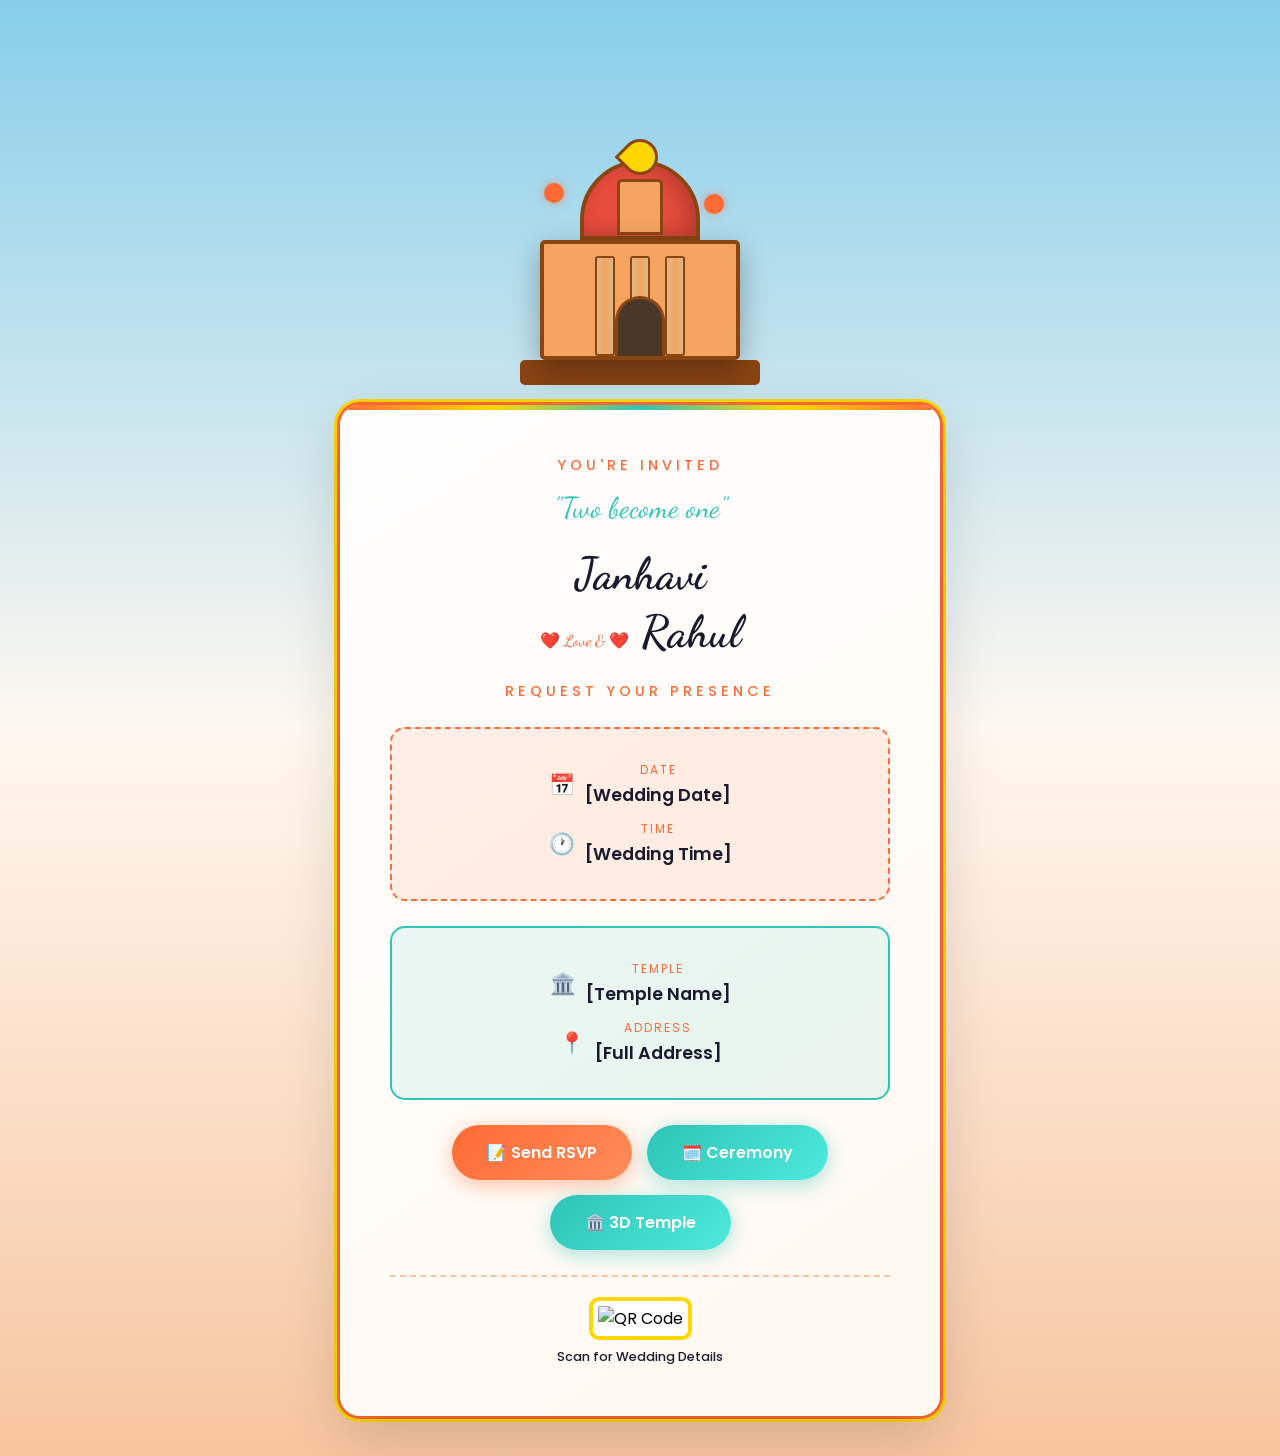
==== commit efa607b8: "Update: Cartoon Hindu 3D temple viewer + Rahul & Janhavi names" ====
--- a/index.html
+++ b/index.html
@@ -3,7 +3,7 @@
 <head>
     <meta charset="UTF-8">
     <meta name="viewport" content="width=device-width, initial-scale=1.0">
-    <title>Wedding Invitation - [Bride's Name] & [Groom's Name]</title>
+    <title>Wedding Invitation - Janhavi & Rahul</title>
     <link href="https://fonts.googleapis.com/css2?family=Poppins:wght@300;400;500;600&family=Dancing+Script:wght@400;500;600;700&display=swap" rel="stylesheet">
     <style>
         * {
@@ -586,9 +586,9 @@
                 <p class="scripture-text">"Two become one"</p>
                 
                 <h1 class="couple-names">
-                    [Bride's Name]<br>
+                    Janhavi<br>
                     <span class="and-text">❤️ Love & ❤️</span>
-                    [Groom's Name]
+                    Rahul
                 </h1>
                 
                 <p class="invite-label">Request Your Presence</p>
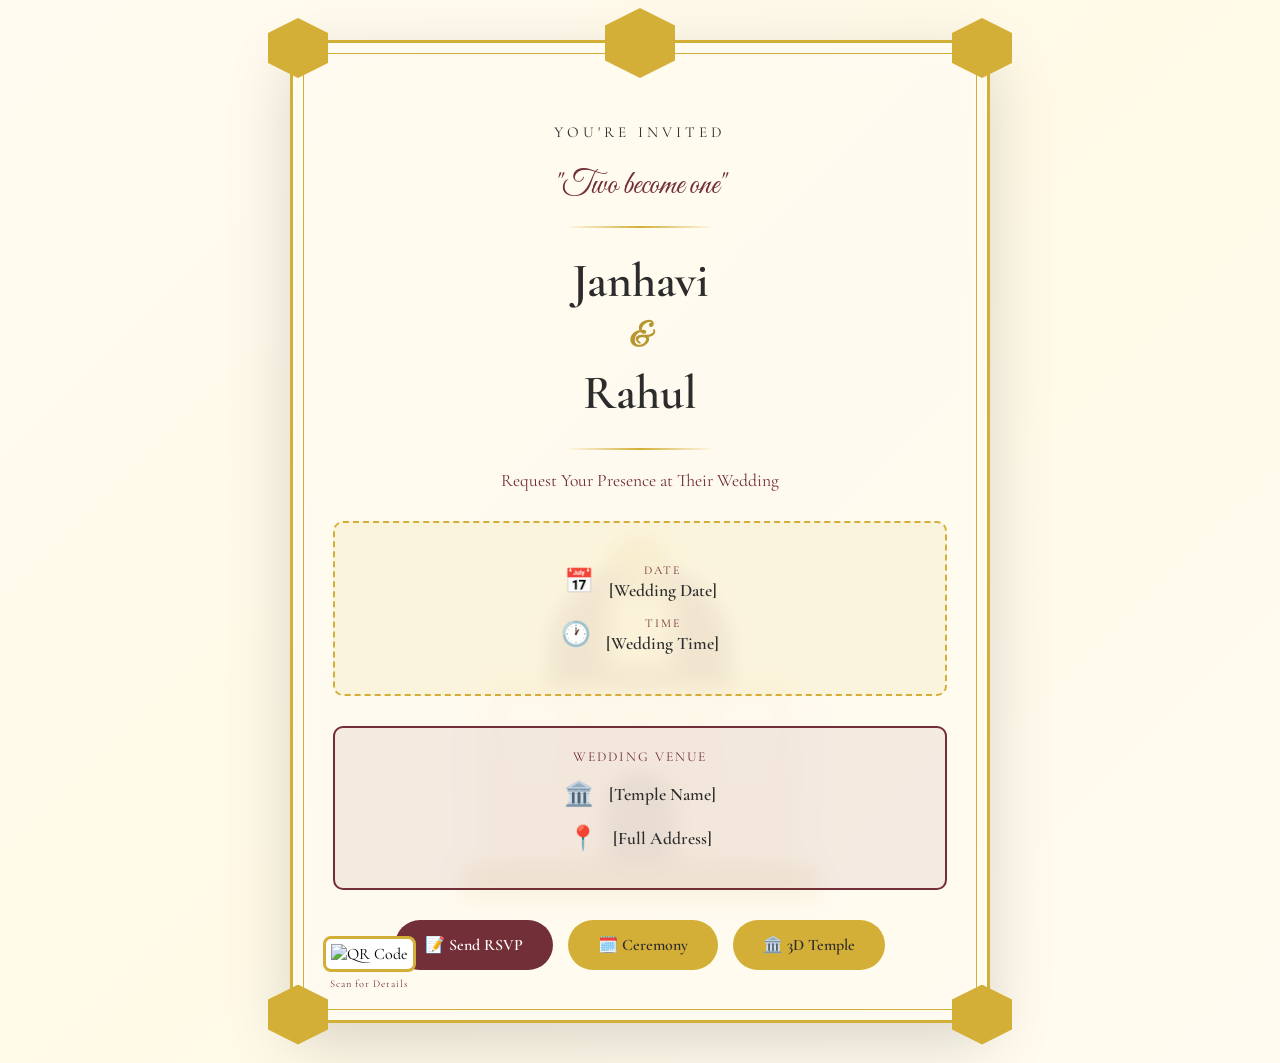
==== commit f356c547: "Add transparent full-screen background with cartoon temple" ====
--- a/index.html
+++ b/index.html
@@ -4,7 +4,7 @@
     <meta charset="UTF-8">
     <meta name="viewport" content="width=device-width, initial-scale=1.0">
     <title>Wedding Invitation - Janhavi & Rahul</title>
-    <link href="https://fonts.googleapis.com/css2?family=Poppins:wght@300;400;500;600&family=Dancing+Script:wght@400;500;600;700&display=swap" rel="stylesheet">
+    <link href="https://fonts.googleapis.com/css2?family=Cormorant+Garamond:ital,wght@0,400;0,500;0,600;1,400&family=Great+Vibes&display=swap" rel="stylesheet">
     <style>
         * {
             margin: 0;
@@ -13,44 +13,43 @@
         }
 
         :root {
-            --primary: #FF6B35;
-            --secondary: #F7C59F;
-            --accent: #2EC4B6;
-            --dark: #1A1A2E;
-            --light: #FFF8F0;
-            --gold: #FFD700;
-            --sky: #87CEEB;
-            --temple-roof: #E74C3C;
-            --temple-wall: #F4A460;
-            --temple-border: #8B4513;
+            --gold: #D4AF37;
+            --gold-light: #F4E4BC;
+            --gold-dark: #B8962F;
+            --cream: #FFFBF0;
+            --Burgundy: #722F37;
+            --deep-red: #8B0000;
+            --text-dark: #2C2C2C;
         }
 
         body {
-            font-family: 'Poppins', sans-serif;
-            background: linear-gradient(180deg, var(--sky) 0%, var(--light) 50%, var(--secondary) 100%);
+            font-family: 'Cormorant Garamond', serif;
+            background: linear-gradient(135deg, var(--cream) 0%, #FFF9E6 50%, var(--cream) 100%);
             min-height: 100vh;
             overflow-x: hidden;
         }
 
-        /* Cartoon Temple Container */
+        /* Cartoon Temple Background */
         .temple-hero {
+            position: fixed;
+            top: 0;
+            left: 0;
             width: 100%;
-            padding: 20px;
+            height: 100%;
             display: flex;
             justify-content: center;
             align-items: flex-end;
-            min-height: 45vh;
-            position: relative;
-            overflow: hidden;
-        }
-
-        /* Cartoon Temple - Pure CSS */
+            pointer-events: none;
+            z-index: 0;
+            opacity: 0.5;
+        }
+
         .cartoon-temple {
             position: relative;
             display: flex;
             flex-direction: column;
             align-items: center;
-            animation: float 3s ease-in-out infinite;
+            animation: float 4s ease-in-out infinite;
         }
 
         @keyframes float {
@@ -58,166 +57,109 @@
             50% { transform: translateY(-10px); }
         }
 
-        /* Temple Dome */
         .temple-dome {
-            width: 120px;
-            height: 80px;
-            background: var(--temple-roof);
-            border-radius: 60px 60px 0 0;
+            width: 180px;
+            height: 120px;
+            background: var(--Burgundy);
+            border-radius: 90px 90px 0 0;
             position: relative;
-            border: 4px solid var(--temple-border);
-            box-shadow: inset -10px 0 20px rgba(0,0,0,0.2);
+            border: 4px solid #5a1f28;
+            box-shadow: inset -15px 0 30px rgba(0,0,0,0.2);
         }
 
         .temple-dome::before {
             content: '';
             position: absolute;
-            top: -25px;
+            top: -35px;
             left: 50%;
             transform: translateX(-50%);
-            width: 30px;
-            height: 30px;
+            width: 45px;
+            height: 45px;
             background: var(--gold);
             border-radius: 50% 50% 50% 0;
             transform: translateX(-50%) rotate(45deg);
-            border: 3px solid var(--temple-border);
+            border: 3px solid var(--gold-dark);
         }
 
         .temple-dome::after {
             content: '';
             position: absolute;
-            top: 15px;
+            top: 20px;
             left: 50%;
             transform: translateX(-50%);
-            width: 40px;
-            height: 50px;
-            background: var(--temple-wall);
-            border: 3px solid var(--temple-border);
-            border-radius: 5px 5px 0 0;
-        }
-
-        /* Main Temple Building */
+            width: 60px;
+            height: 75px;
+            background: var(--gold-light);
+            border: 3px solid var(--gold);
+            border-radius: 8px 8px 0 0;
+        }
+
         .temple-building {
-            width: 200px;
-            height: 120px;
-            background: var(--temple-wall);
-            border: 4px solid var(--temple-border);
+            width: 300px;
+            height: 180px;
+            background: linear-gradient(180deg, var(--gold-light) 0%, #e8d4b0 100%);
+            border: 4px solid var(--gold);
             border-radius: 5px;
             position: relative;
             display: flex;
             justify-content: center;
             align-items: flex-end;
-            box-shadow: 0 10px 30px rgba(0,0,0,0.3);
-        }
-
-        /* Temple Pillars */
+            box-shadow: 0 15px 40px rgba(0,0,0,0.2);
+        }
+
         .pillars {
             display: flex;
-            gap: 15px;
+            gap: 25px;
             margin-bottom: 0;
         }
 
         .pillar {
-            width: 20px;
-            height: 100px;
-            background: linear-gradient(90deg, #DEB887 0%, var(--temple-wall) 50%, #DEB887 100%);
-            border: 2px solid var(--temple-border);
-            border-radius: 3px;
-        }
-
-        /* Temple Entrance */
+            width: 30px;
+            height: 150px;
+            background: linear-gradient(90deg, #DEB887 0%, var(--gold-light) 50%, #DEB887 100%);
+            border: 2px solid var(--gold);
+            border-radius: 4px;
+        }
+
         .entrance {
             position: absolute;
             bottom: 0;
-            width: 50px;
-            height: 60px;
+            width: 70px;
+            height: 90px;
             background: #4A3728;
-            border: 3px solid var(--temple-border);
+            border: 3px solid var(--gold-dark);
             border-bottom: none;
-            border-radius: 25px 25px 0 0;
-        }
-
-        /* Temple Base/Steps */
+            border-radius: 35px 35px 0 0;
+        }
+
         .temple-base {
-            width: 240px;
-            height: 25px;
-            background: var(--temple-border);
+            width: 360px;
+            height: 35px;
+            background: var(--gold-dark);
             border-radius: 5px;
-            display: flex;
-            justify-content: space-between;
-            align-items: flex-end;
-            padding: 0 10px;
-        }
-
-        .step {
-            width: 100%;
-            height: 8px;
-            background: var(--temple-border);
-            border-radius: 2px;
-            margin: 2px;
-        }
-
-        /* Decorative Elements */
-        .decoration {
-            position: absolute;
-            width: 100%;
-            height: 100%;
-            top: 0;
-            left: 0;
-            pointer-events: none;
-        }
-
-        .flower {
-            position: absolute;
-            width: 20px;
-            height: 20px;
-            background: var(--primary);
-            border-radius: 50%;
-            box-shadow: 0 0 10px rgba(255,107,53,0.5);
-            animation: bloom 2s ease-in-out infinite;
-        }
-
-        .flower:nth-child(1) { top: 10%; left: 10%; }
-        .flower:nth-child(2) { top: 15%; right: 15%; }
-        .flower:nth-child(3) { bottom: 20%; left: 20%; }
-        .flower:nth-child(4) { bottom: 25%; right: 10%; }
-
-        @keyframes bloom {
-            0%, 100% { transform: scale(1); opacity: 0.8; }
-            50% { transform: scale(1.2); opacity: 1; }
-        }
-
-        /* Clouds */
+        }
+
         .cloud {
             position: absolute;
             background: white;
             border-radius: 50px;
-            opacity: 0.8;
-            animation: cloudMove 20s linear infinite;
+            opacity: 0.6;
+            animation: cloudMove 25s linear infinite;
         }
 
         .cloud-1 {
-            width: 100px;
-            height: 40px;
-            top: 10%;
-            left: -100px;
-            animation-delay: 0s;
+            width: 120px;
+            height: 45px;
+            top: 8%;
+            left: -120px;
         }
 
         .cloud-2 {
-            width: 80px;
-            height: 30px;
-            top: 20%;
-            left: -80px;
-            animation-delay: -10s;
-        }
-
-        .cloud-3 {
-            width: 120px;
-            height: 50px;
-            top: 5%;
-            left: -120px;
-            animation-delay: -5s;
+            width: 90px;
+            height: 35px;
+            top: 15%;
+            left: -90px;
+            animation-delay: -8s;
         }
 
         @keyframes cloudMove {
@@ -229,117 +171,170 @@
         .container {
             position: relative;
             z-index: 10;
-            padding: 0 20px 40px;
-        }
-
-        /* Invitation Card */
+            display: flex;
+            justify-content: center;
+            align-items: flex-start;
+            min-height: 100vh;
+            padding: 40px 20px;
+        }
+
+        /* Invitation Card - Transparent */
         .invitation-card {
-            background: linear-gradient(145deg, #ffffff 0%, var(--light) 100%);
-            max-width: 600px;
-            margin: 0 auto;
-            border-radius: 20px;
-            padding: 30px;
-            box-shadow: 0 20px 60px rgba(0,0,0,0.15), 
-                        0 0 0 3px var(--primary),
-                        0 0 0 6px var(--gold);
+            background: rgba(255, 251, 240, 0.85);
+            backdrop-filter: blur(10px);
+            max-width: 700px;
+            width: 100%;
+            border: 3px solid var(--gold);
             position: relative;
-            overflow: hidden;
+            box-shadow: 0 20px 60px rgba(0,0,0,0.15);
+            animation: fadeInUp 1s ease-out;
+        }
+
+        @keyframes fadeInUp {
+            from { opacity: 0; transform: translateY(30px); }
+            to { opacity: 1; transform: translateY(0); }
         }
 
         .invitation-card::before {
             content: '';
             position: absolute;
-            top: 0;
-            left: 0;
-            right: 0;
-            height: 5px;
-            background: linear-gradient(90deg, var(--primary), var(--gold), var(--accent), var(--gold), var(--primary));
-        }
+            top: 10px;
+            left: 10px;
+            right: 10px;
+            bottom: 10px;
+            border: 1px solid var(--gold);
+            pointer-events: none;
+        }
+
+        .invitation-card::after {
+            content: '';
+            position: absolute;
+            top: -35px;
+            left: 50%;
+            transform: translateX(-50%);
+            width: 70px;
+            height: 70px;
+            background: var(--gold);
+            clip-path: polygon(50% 0%, 100% 25%, 100% 75%, 50% 100%, 0% 75%, 0% 25%);
+        }
+
+        /* Ornamental Corners */
+        .ornament {
+            position: absolute;
+            width: 60px;
+            height: 60px;
+            background: var(--gold);
+            clip-path: polygon(50% 0%, 100% 25%, 100% 75%, 50% 100%, 0% 75%, 0% 25%);
+            z-index: 5;
+        }
+
+        .ornament-top-left { top: -25px; left: -25px; }
+        .ornament-top-right { top: -25px; right: -25px; }
+        .ornament-bottom-left { bottom: -25px; left: -25px; }
+        .ornament-bottom-right { bottom: -25px; right: -25px; }
 
         /* Card Content */
         .content {
+            padding: 80px 40px 50px;
             text-align: center;
-            padding: 20px;
-        }
-
-        .invite-label {
-            font-size: 0.9rem;
-            color: var(--primary);
+        }
+
+        .decorative-line {
+            width: 150px;
+            height: 2px;
+            background: linear-gradient(90deg, transparent, var(--gold), transparent);
+            margin: 20px auto;
+        }
+
+        .scripture-text {
+            font-family: 'Great Vibes', cursive;
+            font-size: 2rem;
+            color: var(--Burgundy);
+            margin-bottom: 8px;
+        }
+
+        .invite-text {
+            font-size: 0.95rem;
+            color: var(--text-dark);
             letter-spacing: 4px;
             text-transform: uppercase;
-            margin-bottom: 15px;
-            font-weight: 500;
-        }
-
-        .scripture-text {
-            font-family: 'Dancing Script', cursive;
-            font-size: 1.8rem;
-            color: var(--accent);
-            margin-bottom: 10px;
+            margin-bottom: 25px;
         }
 
         .couple-names {
-            font-family: 'Dancing Script', cursive;
-            font-size: 2.8rem;
-            color: var(--dark);
-            margin: 20px 0;
-            line-height: 1.3;
+            font-family: 'Cormorant Garamond', serif;
+            font-size: 3rem;
+            font-weight: 600;
+            color: var(--text-dark);
+            margin: 25px 0;
+            line-height: 1.2;
+        }
+
+        .couple-names .ampersand {
+            font-family: 'Great Vibes', cursive;
+            font-size: 2rem;
+            color: var(--gold-dark);
+            display: block;
+            margin: 8px 0;
         }
 
         .and-text {
-            font-size: 1rem;
-            color: var(--primary);
-            margin: 10px 0;
-            font-weight: 500;
-        }
-
+            font-size: 1.1rem;
+            color: var(--Burgundy);
+            margin: 15px 0;
+        }
+
+        /* Event Details Box */
         .event-details {
-            background: rgba(255, 107, 53, 0.1);
-            border-radius: 15px;
-            padding: 20px;
-            margin: 25px 0;
-            border: 2px dashed var(--primary);
+            background: rgba(212, 175, 55, 0.1);
+            border: 2px dashed var(--gold);
+            border-radius: 10px;
+            padding: 25px;
+            margin: 30px 0;
         }
 
         .detail-row {
             display: flex;
             align-items: center;
             justify-content: center;
-            gap: 10px;
-            margin: 12px 0;
-            flex-wrap: wrap;
+            gap: 15px;
+            margin: 15px 0;
         }
 
         .detail-icon {
-            font-size: 1.3rem;
-        }
-
-        .detail-text {
-            font-size: 1rem;
-            color: var(--dark);
+            font-size: 1.5rem;
         }
 
         .detail-label {
+            display: block;
             font-size: 0.75rem;
-            color: var(--primary);
+            color: var(--Burgundy);
             text-transform: uppercase;
             letter-spacing: 2px;
-            display: block;
             margin-bottom: 3px;
         }
 
         .detail-value {
             font-size: 1.1rem;
             font-weight: 600;
-            color: var(--dark);
-        }
-
+            color: var(--text-dark);
+        }
+
+        /* Venue Box */
         .venue-section {
-            background: rgba(46, 196, 182, 0.1);
-            border-radius: 15px;
+            background: rgba(114, 47, 55, 0.08);
+            border: 2px solid var(--Burgundy);
+            border-radius: 10px;
             padding: 20px;
-            margin-top: 20px;
-            border: 2px solid var(--accent);
+            margin: 25px 0;
+        }
+
+        .venue-title {
+            font-size: 0.85rem;
+            color: var(--Burgundy);
+            text-transform: uppercase;
+            letter-spacing: 2px;
+            margin-bottom: 15px;
         }
 
         /* Buttons */
@@ -348,11 +343,11 @@
             gap: 15px;
             justify-content: center;
             flex-wrap: wrap;
-            margin-top: 25px;
+            margin-top: 30px;
         }
 
         .btn {
-            padding: 15px 35px;
+            padding: 15px 30px;
             font-size: 1rem;
             font-weight: 600;
             border: none;
@@ -360,202 +355,96 @@
             cursor: pointer;
             text-decoration: none;
             transition: all 0.3s ease;
-            font-family: 'Poppins', sans-serif;
-        }
-
-        .btn-primary {
-            background: linear-gradient(135deg, var(--primary) 0%, #FF8C5A 100%);
+            font-family: 'Cormorant Garamond', serif;
+        }
+
+        .btn-rsvp {
+            background: var(--Burgundy);
             color: white;
-            box-shadow: 0 5px 20px rgba(255, 107, 53, 0.4);
-        }
-
-        .btn-primary:hover {
+        }
+
+        .btn-rsvp:hover {
+            background: var(--deep-red);
             transform: translateY(-3px);
-            box-shadow: 0 8px 25px rgba(255, 107, 53, 0.5);
-        }
-
-        .btn-secondary {
-            background: linear-gradient(135deg, var(--accent) 0%, #4EEADC 100%);
-            color: white;
-            box-shadow: 0 5px 20px rgba(46, 196, 182, 0.4);
-        }
-
-        .btn-secondary:hover {
+        }
+
+        .btn-nav {
+            background: var(--gold);
+            color: var(--text-dark);
+        }
+
+        .btn-nav:hover {
+            background: var(--gold-dark);
             transform: translateY(-3px);
-            box-shadow: 0 8px 25px rgba(46, 196, 182, 0.5);
         }
 
         /* QR Section */
         .qr-section {
+            position: absolute;
+            bottom: 30px;
+            left: 30px;
             text-align: center;
-            margin-top: 25px;
-            padding-top: 20px;
-            border-top: 2px dashed var(--secondary);
         }
 
         .qr-code {
-            width: 100px;
-            height: 100px;
-            border: 4px solid var(--gold);
-            border-radius: 10px;
+            width: 90px;
+            height: 90px;
+            border: 3px solid var(--gold);
             padding: 5px;
             background: white;
+            border-radius: 8px;
         }
 
         .qr-text {
-            font-size: 0.8rem;
-            color: var(--dark);
-            margin-top: 8px;
-            font-weight: 500;
-        }
-
-        /* Responsive Design */
+            font-size: 0.65rem;
+            color: var(--Burgundy);
+            margin-top: 5px;
+            letter-spacing: 1px;
+        }
+
+        /* Responsive */
         @media (max-width: 768px) {
-            .temple-hero {
-                min-height: 35vh;
-            }
-
-            .temple-dome {
-                width: 80px;
-                height: 55px;
-            }
-
-            .temple-dome::before {
-                width: 20px;
-                height: 20px;
-                top: -18px;
-            }
-
-            .temple-dome::after {
-                width: 28px;
-                height: 35px;
-            }
-
-            .temple-building {
-                width: 140px;
-                height: 85px;
-            }
-
-            .pillar {
-                width: 14px;
-                height: 70px;
-            }
-
-            .entrance {
-                width: 35px;
-                height: 42px;
-            }
-
-            .temple-base {
-                width: 170px;
-                height: 18px;
-            }
-
-            .pillars {
-                gap: 10px;
-            }
-
-            .couple-names {
-                font-size: 2rem;
-            }
-
-            .scripture-text {
-                font-size: 1.4rem;
-            }
-
-            .invitation-card {
-                padding: 20px;
-                margin: 0 10px;
-            }
-
-            .btn {
-                padding: 12px 25px;
-                font-size: 0.9rem;
-            }
+            .temple-dome { width: 100px; height: 70px; }
+            .temple-dome::before { width: 25px; height: 25px; top: -20px; }
+            .temple-dome::after { width: 35px; height: 45px; top: 12px; }
+            .temple-building { width: 180px; height: 110px; }
+            .pillar { width: 18px; height: 90px; }
+            .entrance { width: 42px; height: 55px; }
+            .temple-base { width: 220px; height: 22px; }
+            .pillars { gap: 15px; }
+            .couple-names { font-size: 2rem; }
+            .scripture-text { font-size: 1.5rem; }
+            .invitation-card { margin: 0 10px; }
+            .content { padding: 60px 25px 40px; }
+            .qr-section { left: 15px; bottom: 15px; }
+            .qr-code { width: 70px; height: 70px; }
         }
 
         @media (max-width: 480px) {
-            .temple-hero {
-                min-height: 30vh;
-            }
-
-            .temple-dome {
-                width: 60px;
-                height: 40px;
-            }
-
-            .temple-dome::before {
-                width: 15px;
-                height: 15px;
-                top: -14px;
-            }
-
-            .temple-dome::after {
-                width: 20px;
-                height: 25px;
-            }
-
-            .temple-building {
-                width: 100px;
-                height: 60px;
-            }
-
-            .pillar {
-                width: 10px;
-                height: 50px;
-            }
-
-            .entrance {
-                width: 25px;
-                height: 30px;
-            }
-
-            .temple-base {
-                width: 120px;
-                height: 14px;
-            }
-
-            .pillars {
-                gap: 6px;
-            }
-
-            .couple-names {
-                font-size: 1.6rem;
-            }
-
-            .invite-label {
-                font-size: 0.75rem;
-                letter-spacing: 2px;
-            }
-
-            .detail-row {
-                flex-direction: column;
-                gap: 5px;
-            }
-
-            .button-group {
-                flex-direction: column;
-                align-items: center;
-            }
+            .temple-dome { width: 70px; height: 50px; }
+            .temple-dome::before { width: 18px; height: 18px; top: -14px; }
+            .temple-dome::after { width: 25px; height: 30px; top: 8px; }
+            .temple-building { width: 130px; height: 80px; }
+            .pillar { width: 12px; height: 65px; }
+            .entrance { width: 30px; height: 40px; }
+            .temple-base { width: 160px; height: 16px; }
+            .pillars { gap: 10px; }
+            .couple-names { font-size: 1.5rem; }
+            .scripture-text { font-size: 1.2rem; }
+            .button-group { flex-direction: column; align-items: center; }
+            .btn { width: 100%; max-width: 200px; }
+            .qr-section { position: relative; margin-top: 20px; }
         }
     </style>
 </head>
 <body>
-    <!-- Cartoon Temple Hero Section -->
+    <!-- Cartoon Temple Background -->
     <div class="temple-hero">
+        <div class="cloud cloud-1"></div>
+        <div class="cloud cloud-2"></div>
+        
         <div class="cartoon-temple">
-            <!-- Decorative Flowers -->
-            <div class="decoration">
-                <div class="flower"></div>
-                <div class="flower"></div>
-                <div class="flower"></div>
-                <div class="flower"></div>
-            </div>
-            
-            <!-- Temple Dome -->
             <div class="temple-dome"></div>
-            
-            <!-- Main Building -->
             <div class="temple-building">
                 <div class="entrance"></div>
                 <div class="pillars">
@@ -564,34 +453,34 @@
                     <div class="pillar"></div>
                 </div>
             </div>
-            
-            <!-- Base Steps -->
-            <div class="temple-base">
-                <div class="step"></div>
-            </div>
+            <div class="temple-base"></div>
         </div>
-        
-        <!-- Clouds -->
-        <div class="cloud cloud-1"></div>
-        <div class="cloud cloud-2"></div>
-        <div class="cloud cloud-3"></div>
     </div>
 
     <!-- Main Content -->
     <div class="container">
         <div class="invitation-card">
+            <div class="ornament ornament-top-left"></div>
+            <div class="ornament ornament-top-right"></div>
+            <div class="ornament ornament-bottom-left"></div>
+            <div class="ornament ornament-bottom-right"></div>
+            
             <div class="content">
-                <p class="invite-label">You're Invited</p>
+                <p class="invite-text">You're Invited</p>
                 
                 <p class="scripture-text">"Two become one"</p>
                 
+                <div class="decorative-line"></div>
+                
                 <h1 class="couple-names">
-                    Janhavi<br>
-                    <span class="and-text">❤️ Love & ❤️</span>
+                    Janhavi
+                    <span class="ampersand">&</span>
                     Rahul
                 </h1>
                 
-                <p class="invite-label">Request Your Presence</p>
+                <div class="decorative-line"></div>
+                
+                <p class="and-text">Request Your Presence at Their Wedding</p>
                 
                 <!-- Event Details -->
                 <div class="event-details">
@@ -614,33 +503,28 @@
                 
                 <!-- Venue -->
                 <div class="venue-section">
+                    <p class="venue-title">Wedding Venue</p>
                     <div class="detail-row">
                         <span class="detail-icon">🏛️</span>
-                        <div>
-                            <span class="detail-label">Temple</span>
-                            <span class="detail-value">[Temple Name]</span>
-                        </div>
+                        <span class="detail-value">[Temple Name]</span>
                     </div>
                     <div class="detail-row">
                         <span class="detail-icon">📍</span>
-                        <div>
-                            <span class="detail-label">Address</span>
-                            <span class="detail-value">[Full Address]</span>
-                        </div>
+                        <span class="detail-value">[Full Address]</span>
                     </div>
                 </div>
                 
-                <!-- Action Buttons -->
+                <!-- Buttons -->
                 <div class="button-group">
-                    <a href="#rsvp" class="btn btn-primary">📝 Send RSVP</a>
-                    <a href="wedding-ceremony.html" class="btn btn-secondary">🗓️ Ceremony</a>
-                    <a href="wedding-3d-viewer.html" class="btn btn-secondary">🏛️ 3D Temple</a>
+                    <a href="#rsvp" class="btn btn-rsvp">📝 Send RSVP</a>
+                    <a href="wedding-ceremony.html" class="btn btn-nav">🗓️ Ceremony</a>
+                    <a href="wedding-3d-viewer.html" class="btn btn-nav">🏛️ 3D Temple</a>
                 </div>
                 
                 <!-- QR Code -->
                 <div class="qr-section">
-                    <img src="https://api.qrserver.com/v1/create-qr-code/?size=100x100&data=https://rahulmanvatkar120-png.github.io/weding_invitation23/&bgcolor=FFFFFF&color=1A1A2E" alt="QR Code" class="qr-code">
-                    <p class="qr-text">Scan for Wedding Details</p>
+                    <img src="https://api.qrserver.com/v1/create-qr-code/?size=100x100&data=https://rahulmanvatkar120-png.github.io/weding_invitation23/&bgcolor=FFFFFF&color=722F37" alt="QR Code" class="qr-code">
+                    <p class="qr-text">Scan for Details</p>
                 </div>
             </div>
         </div>
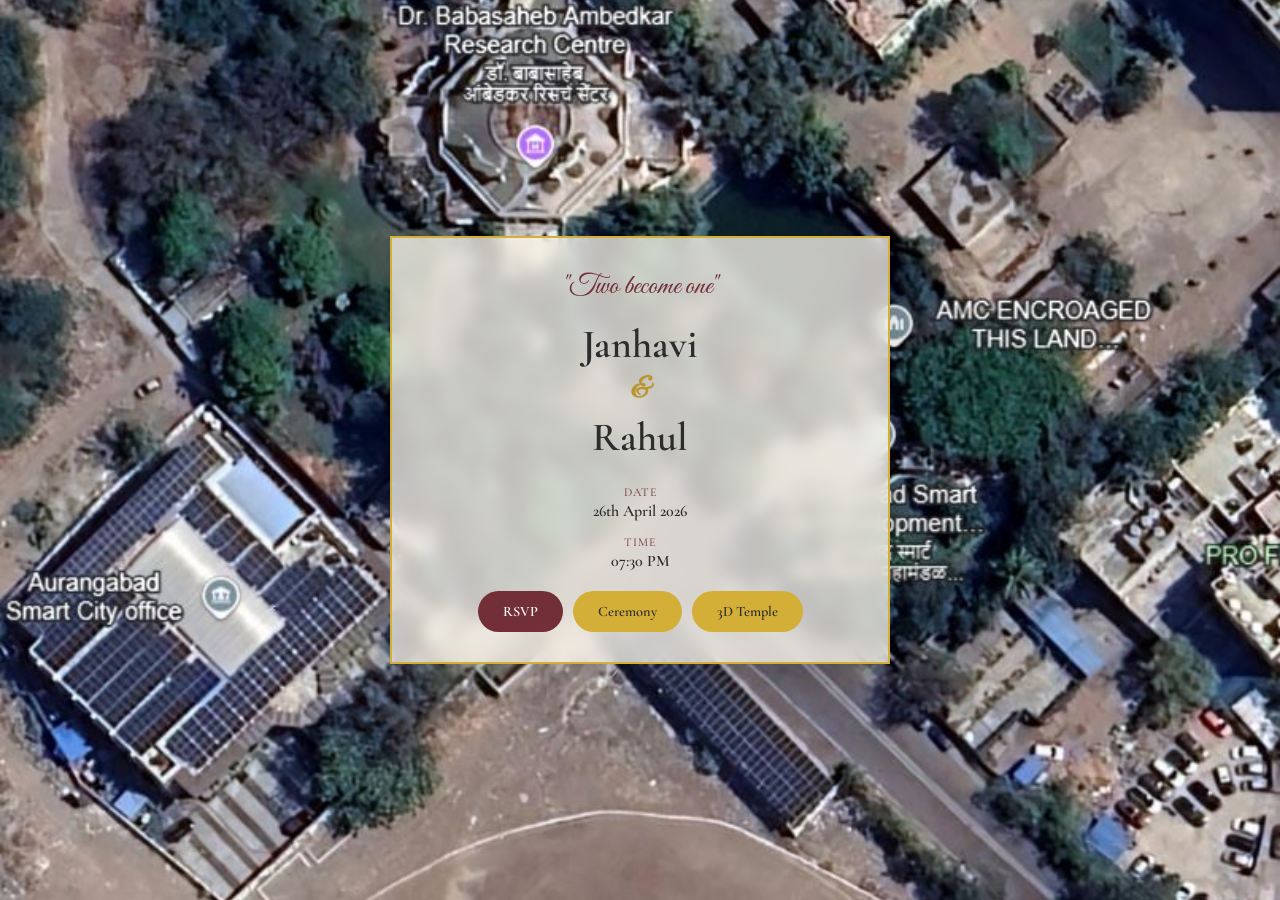
==== commit 5e637167: "Add image background with transparent card" ====
--- a/index.html
+++ b/index.html
@@ -24,334 +24,92 @@
 
         body {
             font-family: 'Cormorant Garamond', serif;
-            background: linear-gradient(135deg, var(--cream) 0%, #FFF9E6 50%, var(--cream) 100%);
+            background: url('background.JPG') no-repeat center center;
+            background-size: cover;
             min-height: 100vh;
             overflow-x: hidden;
         }
 
-        /* Cartoon Temple Background */
-        .temple-hero {
-            position: fixed;
-            top: 0;
-            left: 0;
-            width: 100%;
-            height: 100%;
+        /* Main Container */
+        .container {
             display: flex;
             justify-content: center;
-            align-items: flex-end;
-            pointer-events: none;
-            z-index: 0;
-            opacity: 0.5;
-        }
-
-        .cartoon-temple {
-            position: relative;
-            display: flex;
-            flex-direction: column;
             align-items: center;
-            animation: float 4s ease-in-out infinite;
-        }
-
-        @keyframes float {
-            0%, 100% { transform: translateY(0); }
-            50% { transform: translateY(-10px); }
-        }
-
-        .temple-dome {
-            width: 180px;
-            height: 120px;
-            background: var(--Burgundy);
-            border-radius: 90px 90px 0 0;
-            position: relative;
-            border: 4px solid #5a1f28;
-            box-shadow: inset -15px 0 30px rgba(0,0,0,0.2);
-        }
-
-        .temple-dome::before {
-            content: '';
-            position: absolute;
-            top: -35px;
-            left: 50%;
-            transform: translateX(-50%);
-            width: 45px;
-            height: 45px;
-            background: var(--gold);
-            border-radius: 50% 50% 50% 0;
-            transform: translateX(-50%) rotate(45deg);
-            border: 3px solid var(--gold-dark);
-        }
-
-        .temple-dome::after {
-            content: '';
-            position: absolute;
-            top: 20px;
-            left: 50%;
-            transform: translateX(-50%);
-            width: 60px;
-            height: 75px;
-            background: var(--gold-light);
-            border: 3px solid var(--gold);
-            border-radius: 8px 8px 0 0;
-        }
-
-        .temple-building {
-            width: 300px;
-            height: 180px;
-            background: linear-gradient(180deg, var(--gold-light) 0%, #e8d4b0 100%);
-            border: 4px solid var(--gold);
-            border-radius: 5px;
-            position: relative;
-            display: flex;
-            justify-content: center;
-            align-items: flex-end;
-            box-shadow: 0 15px 40px rgba(0,0,0,0.2);
-        }
-
-        .pillars {
-            display: flex;
-            gap: 25px;
-            margin-bottom: 0;
-        }
-
-        .pillar {
-            width: 30px;
-            height: 150px;
-            background: linear-gradient(90deg, #DEB887 0%, var(--gold-light) 50%, #DEB887 100%);
+            min-height: 100vh;
+            padding: 20px;
+        }
+
+        /* Transparent Invitation Card */
+        .invitation-card {
+            background: rgba(255, 251, 240, 0.75);
+            backdrop-filter: blur(8px);
+            max-width: 500px;
+            width: 100%;
             border: 2px solid var(--gold);
-            border-radius: 4px;
-        }
-
-        .entrance {
-            position: absolute;
-            bottom: 0;
-            width: 70px;
-            height: 90px;
-            background: #4A3728;
-            border: 3px solid var(--gold-dark);
-            border-bottom: none;
-            border-radius: 35px 35px 0 0;
-        }
-
-        .temple-base {
-            width: 360px;
-            height: 35px;
-            background: var(--gold-dark);
-            border-radius: 5px;
-        }
-
-        .cloud {
-            position: absolute;
-            background: white;
-            border-radius: 50px;
-            opacity: 0.6;
-            animation: cloudMove 25s linear infinite;
-        }
-
-        .cloud-1 {
-            width: 120px;
-            height: 45px;
-            top: 8%;
-            left: -120px;
-        }
-
-        .cloud-2 {
-            width: 90px;
-            height: 35px;
-            top: 15%;
-            left: -90px;
-            animation-delay: -8s;
-        }
-
-        @keyframes cloudMove {
-            from { transform: translateX(0); }
-            to { transform: translateX(calc(100vw + 200px)); }
-        }
-
-        /* Main Container */
-        .container {
-            position: relative;
-            z-index: 10;
-            display: flex;
-            justify-content: center;
-            align-items: flex-start;
-            min-height: 100vh;
-            padding: 40px 20px;
-        }
-
-        /* Invitation Card - Transparent */
-        .invitation-card {
-            background: rgba(255, 251, 240, 0.85);
-            backdrop-filter: blur(10px);
-            max-width: 700px;
-            width: 100%;
-            border: 3px solid var(--gold);
-            position: relative;
-            box-shadow: 0 20px 60px rgba(0,0,0,0.15);
-            animation: fadeInUp 1s ease-out;
-        }
-
-        @keyframes fadeInUp {
-            from { opacity: 0; transform: translateY(30px); }
-            to { opacity: 1; transform: translateY(0); }
-        }
-
-        .invitation-card::before {
-            content: '';
-            position: absolute;
-            top: 10px;
-            left: 10px;
-            right: 10px;
-            bottom: 10px;
-            border: 1px solid var(--gold);
-            pointer-events: none;
-        }
-
-        .invitation-card::after {
-            content: '';
-            position: absolute;
-            top: -35px;
-            left: 50%;
-            transform: translateX(-50%);
-            width: 70px;
-            height: 70px;
-            background: var(--gold);
-            clip-path: polygon(50% 0%, 100% 25%, 100% 75%, 50% 100%, 0% 75%, 0% 25%);
-        }
-
-        /* Ornamental Corners */
-        .ornament {
-            position: absolute;
-            width: 60px;
-            height: 60px;
-            background: var(--gold);
-            clip-path: polygon(50% 0%, 100% 25%, 100% 75%, 50% 100%, 0% 75%, 0% 25%);
-            z-index: 5;
-        }
-
-        .ornament-top-left { top: -25px; left: -25px; }
-        .ornament-top-right { top: -25px; right: -25px; }
-        .ornament-bottom-left { bottom: -25px; left: -25px; }
-        .ornament-bottom-right { bottom: -25px; right: -25px; }
-
-        /* Card Content */
-        .content {
-            padding: 80px 40px 50px;
+            padding: 30px;
             text-align: center;
-        }
-
-        .decorative-line {
-            width: 150px;
-            height: 2px;
-            background: linear-gradient(90deg, transparent, var(--gold), transparent);
-            margin: 20px auto;
+            box-shadow: 0 10px 40px rgba(0,0,0,0.2);
         }
 
         .scripture-text {
             font-family: 'Great Vibes', cursive;
-            font-size: 2rem;
+            font-size: 1.8rem;
             color: var(--Burgundy);
-            margin-bottom: 8px;
-        }
-
-        .invite-text {
-            font-size: 0.95rem;
-            color: var(--text-dark);
-            letter-spacing: 4px;
-            text-transform: uppercase;
-            margin-bottom: 25px;
+            margin-bottom: 10px;
         }
 
         .couple-names {
             font-family: 'Cormorant Garamond', serif;
-            font-size: 3rem;
+            font-size: 2.5rem;
             font-weight: 600;
             color: var(--text-dark);
-            margin: 25px 0;
+            margin: 15px 0;
             line-height: 1.2;
         }
 
         .couple-names .ampersand {
             font-family: 'Great Vibes', cursive;
-            font-size: 2rem;
+            font-size: 1.8rem;
             color: var(--gold-dark);
             display: block;
-            margin: 8px 0;
-        }
-
-        .and-text {
-            font-size: 1.1rem;
-            color: var(--Burgundy);
-            margin: 15px 0;
-        }
-
-        /* Event Details Box */
+            margin: 5px 0;
+        }
+
         .event-details {
-            background: rgba(212, 175, 55, 0.1);
-            border: 2px dashed var(--gold);
-            border-radius: 10px;
-            padding: 25px;
-            margin: 30px 0;
+            margin: 20px 0;
+            font-size: 1rem;
+            color: var(--text-dark);
         }
 
         .detail-row {
-            display: flex;
-            align-items: center;
-            justify-content: center;
-            gap: 15px;
-            margin: 15px 0;
-        }
-
-        .detail-icon {
-            font-size: 1.5rem;
+            margin: 10px 0;
         }
 
         .detail-label {
-            display: block;
             font-size: 0.75rem;
             color: var(--Burgundy);
             text-transform: uppercase;
-            letter-spacing: 2px;
-            margin-bottom: 3px;
+            letter-spacing: 1px;
         }
 
         .detail-value {
-            font-size: 1.1rem;
             font-weight: 600;
-            color: var(--text-dark);
-        }
-
-        /* Venue Box */
-        .venue-section {
-            background: rgba(114, 47, 55, 0.08);
-            border: 2px solid var(--Burgundy);
-            border-radius: 10px;
-            padding: 20px;
-            margin: 25px 0;
-        }
-
-        .venue-title {
-            font-size: 0.85rem;
-            color: var(--Burgundy);
-            text-transform: uppercase;
-            letter-spacing: 2px;
-            margin-bottom: 15px;
-        }
-
-        /* Buttons */
+        }
+
         .button-group {
             display: flex;
-            gap: 15px;
+            gap: 10px;
             justify-content: center;
             flex-wrap: wrap;
-            margin-top: 30px;
+            margin-top: 20px;
         }
 
         .btn {
-            padding: 15px 30px;
-            font-size: 1rem;
+            padding: 12px 25px;
+            font-size: 0.9rem;
             font-weight: 600;
             border: none;
-            border-radius: 50px;
+            border-radius: 30px;
             cursor: pointer;
             text-decoration: none;
             transition: all 0.3s ease;
@@ -365,7 +123,6 @@
 
         .btn-rsvp:hover {
             background: var(--deep-red);
-            transform: translateY(-3px);
         }
 
         .btn-nav {
@@ -375,157 +132,70 @@
 
         .btn-nav:hover {
             background: var(--gold-dark);
-            transform: translateY(-3px);
-        }
-
-        /* QR Section */
-        .qr-section {
-            position: absolute;
-            bottom: 30px;
-            left: 30px;
-            text-align: center;
-        }
-
-        .qr-code {
-            width: 90px;
-            height: 90px;
-            border: 3px solid var(--gold);
-            padding: 5px;
-            background: white;
-            border-radius: 8px;
-        }
-
-        .qr-text {
-            font-size: 0.65rem;
-            color: var(--Burgundy);
-            margin-top: 5px;
-            letter-spacing: 1px;
         }
 
         /* Responsive */
         @media (max-width: 768px) {
-            .temple-dome { width: 100px; height: 70px; }
-            .temple-dome::before { width: 25px; height: 25px; top: -20px; }
-            .temple-dome::after { width: 35px; height: 45px; top: 12px; }
-            .temple-building { width: 180px; height: 110px; }
-            .pillar { width: 18px; height: 90px; }
-            .entrance { width: 42px; height: 55px; }
-            .temple-base { width: 220px; height: 22px; }
-            .pillars { gap: 15px; }
-            .couple-names { font-size: 2rem; }
-            .scripture-text { font-size: 1.5rem; }
-            .invitation-card { margin: 0 10px; }
-            .content { padding: 60px 25px 40px; }
-            .qr-section { left: 15px; bottom: 15px; }
-            .qr-code { width: 70px; height: 70px; }
+            .invitation-card {
+                padding: 20px;
+                margin: 10px;
+            }
+            .couple-names {
+                font-size: 2rem;
+            }
+            .scripture-text {
+                font-size: 1.4rem;
+            }
         }
 
         @media (max-width: 480px) {
-            .temple-dome { width: 70px; height: 50px; }
-            .temple-dome::before { width: 18px; height: 18px; top: -14px; }
-            .temple-dome::after { width: 25px; height: 30px; top: 8px; }
-            .temple-building { width: 130px; height: 80px; }
-            .pillar { width: 12px; height: 65px; }
-            .entrance { width: 30px; height: 40px; }
-            .temple-base { width: 160px; height: 16px; }
-            .pillars { gap: 10px; }
-            .couple-names { font-size: 1.5rem; }
-            .scripture-text { font-size: 1.2rem; }
-            .button-group { flex-direction: column; align-items: center; }
-            .btn { width: 100%; max-width: 200px; }
-            .qr-section { position: relative; margin-top: 20px; }
+            .invitation-card {
+                padding: 15px;
+            }
+            .couple-names {
+                font-size: 1.5rem;
+            }
+            .scripture-text {
+                font-size: 1.1rem;
+            }
+            .button-group {
+                flex-direction: column;
+                align-items: center;
+            }
+            .btn {
+                width: 100%;
+                max-width: 180px;
+            }
         }
     </style>
 </head>
 <body>
-    <!-- Cartoon Temple Background -->
-    <div class="temple-hero">
-        <div class="cloud cloud-1"></div>
-        <div class="cloud cloud-2"></div>
-        
-        <div class="cartoon-temple">
-            <div class="temple-dome"></div>
-            <div class="temple-building">
-                <div class="entrance"></div>
-                <div class="pillars">
-                    <div class="pillar"></div>
-                    <div class="pillar"></div>
-                    <div class="pillar"></div>
+    <div class="container">
+        <div class="invitation-card">
+            <p class="scripture-text">"Two become one"</p>
+            
+            <h1 class="couple-names">
+                Janhavi
+                <span class="ampersand">&</span>
+                Rahul
+            </h1>
+            
+            <div class="event-details">
+                <div class="detail-row">
+                    <span class="detail-label">Date</span><br>
+                    <span class="detail-value">26th April 2026</span>
+                </div>
+                
+                <div class="detail-row">
+                    <span class="detail-label">Time</span><br>
+                    <span class="detail-value">07:30 PM</span>
                 </div>
             </div>
-            <div class="temple-base"></div>
-        </div>
-    </div>
-
-    <!-- Main Content -->
-    <div class="container">
-        <div class="invitation-card">
-            <div class="ornament ornament-top-left"></div>
-            <div class="ornament ornament-top-right"></div>
-            <div class="ornament ornament-bottom-left"></div>
-            <div class="ornament ornament-bottom-right"></div>
             
-            <div class="content">
-                <p class="invite-text">You're Invited</p>
-                
-                <p class="scripture-text">"Two become one"</p>
-                
-                <div class="decorative-line"></div>
-                
-                <h1 class="couple-names">
-                    Janhavi
-                    <span class="ampersand">&</span>
-                    Rahul
-                </h1>
-                
-                <div class="decorative-line"></div>
-                
-                <p class="and-text">Request Your Presence at Their Wedding</p>
-                
-                <!-- Event Details -->
-                <div class="event-details">
-                    <div class="detail-row">
-                        <span class="detail-icon">📅</span>
-                        <div>
-                            <span class="detail-label">Date</span>
-                            <span class="detail-value">[Wedding Date]</span>
-                        </div>
-                    </div>
-                    
-                    <div class="detail-row">
-                        <span class="detail-icon">🕐</span>
-                        <div>
-                            <span class="detail-label">Time</span>
-                            <span class="detail-value">[Wedding Time]</span>
-                        </div>
-                    </div>
-                </div>
-                
-                <!-- Venue -->
-                <div class="venue-section">
-                    <p class="venue-title">Wedding Venue</p>
-                    <div class="detail-row">
-                        <span class="detail-icon">🏛️</span>
-                        <span class="detail-value">[Temple Name]</span>
-                    </div>
-                    <div class="detail-row">
-                        <span class="detail-icon">📍</span>
-                        <span class="detail-value">[Full Address]</span>
-                    </div>
-                </div>
-                
-                <!-- Buttons -->
-                <div class="button-group">
-                    <a href="#rsvp" class="btn btn-rsvp">📝 Send RSVP</a>
-                    <a href="wedding-ceremony.html" class="btn btn-nav">🗓️ Ceremony</a>
-                    <a href="wedding-3d-viewer.html" class="btn btn-nav">🏛️ 3D Temple</a>
-                </div>
-                
-                <!-- QR Code -->
-                <div class="qr-section">
-                    <img src="https://api.qrserver.com/v1/create-qr-code/?size=100x100&data=https://rahulmanvatkar120-png.github.io/weding_invitation23/&bgcolor=FFFFFF&color=722F37" alt="QR Code" class="qr-code">
-                    <p class="qr-text">Scan for Details</p>
-                </div>
+            <div class="button-group">
+                <a href="#rsvp" class="btn btn-rsvp">RSVP</a>
+                <a href="wedding-ceremony.html" class="btn btn-nav">Ceremony</a>
+                <a href="wedding-3d-viewer.html" class="btn btn-nav">3D Temple</a>
             </div>
         </div>
     </div>
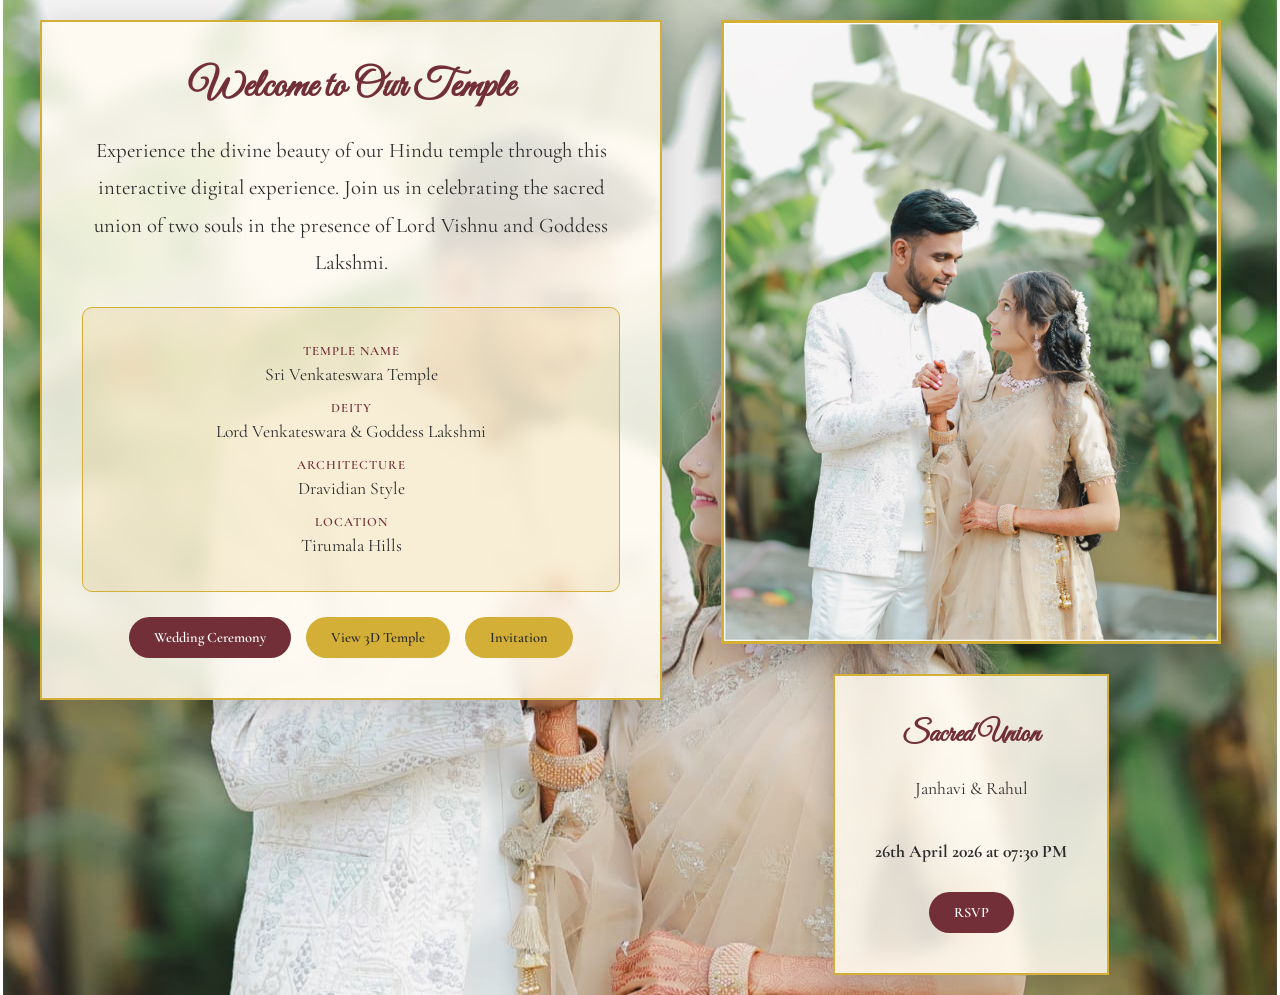
==== commit 3352912b: "Added home page with image on right side and content below" ====
--- a/index.html
+++ b/index.html
@@ -3,7 +3,7 @@
 <head>
     <meta charset="UTF-8">
     <meta name="viewport" content="width=device-width, initial-scale=1.0">
-    <title>Wedding Invitation - Janhavi & Rahul</title>
+    <title>Hindu Temple - Home</title>
     <link href="https://fonts.googleapis.com/css2?family=Cormorant+Garamond:ital,wght@0,400;0,500;0,600;1,400&family=Great+Vibes&display=swap" rel="stylesheet">
     <style>
         * {
@@ -37,6 +37,121 @@
             align-items: center;
             min-height: 100vh;
             padding: 20px;
+        }
+
+        /* Home Page Layout - Image Right Side */
+        .home-page {
+            display: flex;
+            flex-direction: row;
+            max-width: 1200px;
+            width: 100%;
+            gap: 40px;
+            align-items: flex-start;
+        }
+
+        .home-content {
+            flex: 1;
+            background: rgba(255, 251, 240, 0.85);
+            backdrop-filter: blur(8px);
+            border: 2px solid var(--gold);
+            padding: 40px;
+            text-align: center;
+            box-shadow: 0 10px 40px rgba(0,0,0,0.2);
+        }
+
+        .home-image-container {
+            flex: 1;
+            display: flex;
+            flex-direction: column;
+            align-items: center;
+        }
+
+        .home-image {
+            width: 100%;
+            max-width: 500px;
+            border: 3px solid var(--gold);
+            box-shadow: 0 10px 40px rgba(0,0,0,0.3);
+        }
+
+        .home-section-title {
+            font-family: 'Great Vibes', cursive;
+            font-size: 2.5rem;
+            color: var(--Burgundy);
+            margin-bottom: 20px;
+        }
+
+        .home-welcome-text {
+            font-size: 1.3rem;
+            color: var(--text-dark);
+            line-height: 1.8;
+            margin-bottom: 25px;
+        }
+
+        .home-temple-info {
+            background: rgba(212, 175, 55, 0.15);
+            border: 1px solid var(--gold);
+            padding: 20px;
+            margin: 20px 0;
+            border-radius: 10px;
+        }
+
+        .info-item {
+            margin: 15px 0;
+        }
+
+        .info-label {
+            font-size: 0.8rem;
+            color: var(--Burgundy);
+            text-transform: uppercase;
+            letter-spacing: 1px;
+            font-weight: 600;
+        }
+
+        .info-value {
+            font-size: 1.1rem;
+            color: var(--text-dark);
+            margin-top: 5px;
+        }
+
+        /* Navigation Buttons */
+        .nav-buttons {
+            display: flex;
+            gap: 15px;
+            justify-content: center;
+            flex-wrap: wrap;
+            margin-top: 25px;
+        }
+
+        .btn {
+            padding: 14px 30px;
+            font-size: 1rem;
+            font-weight: 600;
+            border: none;
+            border-radius: 30px;
+            cursor: pointer;
+            text-decoration: none;
+            transition: all 0.3s ease;
+            font-family: 'Cormorant Garamond', serif;
+        }
+
+        .btn-primary {
+            background: var(--Burgundy);
+            color: white;
+        }
+
+        .btn-primary:hover {
+            background: var(--deep-red);
+            transform: translateY(-2px);
+        }
+
+        .btn-secondary {
+            background: var(--gold);
+            color: var(--text-dark);
+        }
+
+        .btn-secondary:hover {
+            background: var(--gold-dark);
+            transform: translateY(-2px);
         }
 
         /* Transparent Invitation Card */
@@ -135,7 +250,36 @@
         }
 
         /* Responsive */
+        @media (max-width: 1024px) {
+            .home-page {
+                flex-direction: column;
+                align-items: center;
+            }
+            
+            .home-content, 
+            .home-image-container {
+                width: 100%;
+                max-width: 600px;
+            }
+        }
+
         @media (max-width: 768px) {
+            .home-content {
+                padding: 25px;
+            }
+            
+            .home-section-title {
+                font-size: 2rem;
+            }
+            
+            .home-welcome-text {
+                font-size: 1.1rem;
+            }
+            
+            .home-image {
+                max-width: 100%;
+            }
+            
             .invitation-card {
                 padding: 20px;
                 margin: 10px;
@@ -149,6 +293,28 @@
         }
 
         @media (max-width: 480px) {
+            .home-content {
+                padding: 15px;
+            }
+            
+            .home-section-title {
+                font-size: 1.6rem;
+            }
+            
+            .home-welcome-text {
+                font-size: 1rem;
+            }
+            
+            .nav-buttons {
+                flex-direction: column;
+                align-items: center;
+            }
+            
+            .btn {
+                width: 100%;
+                max-width: 200px;
+            }
+            
             .invitation-card {
                 padding: 15px;
             }
@@ -171,31 +337,61 @@
 </head>
 <body>
     <div class="container">
-        <div class="invitation-card">
-            <p class="scripture-text">"Two become one"</p>
-            
-            <h1 class="couple-names">
-                Janhavi
-                <span class="ampersand">&</span>
-                Rahul
-            </h1>
-            
-            <div class="event-details">
-                <div class="detail-row">
-                    <span class="detail-label">Date</span><br>
-                    <span class="detail-value">26th April 2026</span>
+        <div class="home-page">
+            <!-- Home Page Content - Left Side -->
+            <div class="home-content">
+                <h1 class="home-section-title">Welcome to Our Temple</h1>
+                
+                <p class="home-welcome-text">
+                    Experience the divine beauty of our Hindu temple through this interactive digital experience. 
+                    Join us in celebrating the sacred union of two souls in the presence of Lord Vishnu and Goddess Lakshmi.
+                </p>
+                
+                <div class="home-temple-info">
+                    <div class="info-item">
+                        <div class="info-label">Temple Name</div>
+                        <div class="info-value">Sri Venkateswara Temple</div>
+                    </div>
+                    
+                    <div class="info-item">
+                        <div class="info-label">Deity</div>
+                        <div class="info-value">Lord Venkateswara & Goddess Lakshmi</div>
+                    </div>
+                    
+                    <div class="info-item">
+                        <div class="info-label">Architecture</div>
+                        <div class="info-value">Dravidian Style</div>
+                    </div>
+                    
+                    <div class="info-item">
+                        <div class="info-label">Location</div>
+                        <div class="info-value">Tirumala Hills</div>
+                    </div>
                 </div>
                 
-                <div class="detail-row">
-                    <span class="detail-label">Time</span><br>
-                    <span class="detail-value">07:30 PM</span>
+                <div class="nav-buttons">
+                    <a href="wedding-ceremony.html" class="btn btn-primary">Wedding Ceremony</a>
+                    <a href="wedding-3d-viewer.html" class="btn btn-secondary">View 3D Temple</a>
+                    <a href="wedding-invitation.html" class="btn btn-secondary">Invitation</a>
                 </div>
             </div>
             
-            <div class="button-group">
-                <a href="#rsvp" class="btn btn-rsvp">RSVP</a>
-                <a href="wedding-ceremony.html" class="btn btn-nav">Ceremony</a>
-                <a href="wedding-3d-viewer.html" class="btn btn-nav">3D Temple</a>
+            <!-- Home Image - Right Side -->
+            <div class="home-image-container">
+                <img src="background.JPG" alt="Hindu Temple" class="home-image">
+                
+                <!-- Home Page Below Image -->
+                <div class="home-content" style="margin-top: 30px;">
+                    <h2 class="home-section-title" style="font-size: 1.8rem;">Sacred Union</h2>
+                    <p class="home-welcome-text" style="font-size: 1.1rem;">
+                        Janhavi & Rahul
+                        <br><br>
+                        <strong>26th April 2026 at 07:30 PM</strong>
+                    </p>
+                    <div class="nav-buttons">
+                        <a href="#rsvp" class="btn btn-primary">RSVP</a>
+                    </div>
+                </div>
             </div>
         </div>
     </div>
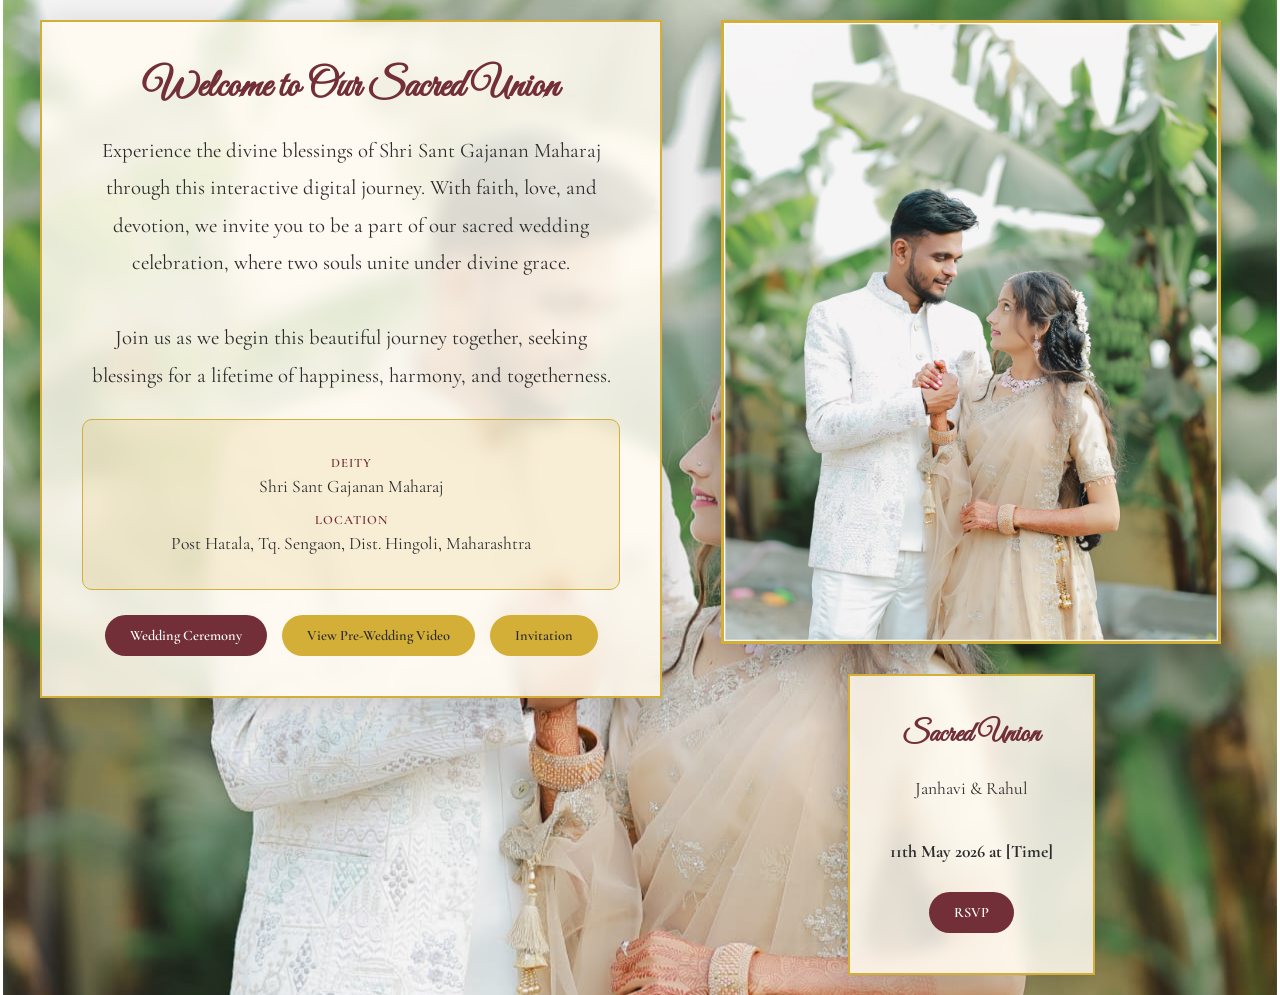
==== commit 3b12cad4: "Update home page with sacred union text and 11 May date" ====
--- a/index.html
+++ b/index.html
@@ -340,38 +340,30 @@
         <div class="home-page">
             <!-- Home Page Content - Left Side -->
             <div class="home-content">
-                <h1 class="home-section-title">Welcome to Our Temple</h1>
+                <h1 class="home-section-title">Welcome to Our Sacred Union</h1>
                 
                 <p class="home-welcome-text">
-                    Experience the divine beauty of our Hindu temple through this interactive digital experience. 
-                    Join us in celebrating the sacred union of two souls in the presence of Lord Vishnu and Goddess Lakshmi.
+                    Experience the divine blessings of Shri Sant Gajanan Maharaj through this interactive digital journey.
+                    With faith, love, and devotion, we invite you to be a part of our sacred wedding celebration, where two souls unite under divine grace.
+                    <br><br>
+                    Join us as we begin this beautiful journey together, seeking blessings for a lifetime of happiness, harmony, and togetherness.
                 </p>
                 
                 <div class="home-temple-info">
                     <div class="info-item">
-                        <div class="info-label">Temple Name</div>
-                        <div class="info-value">Sri Venkateswara Temple</div>
-                    </div>
-                    
-                    <div class="info-item">
                         <div class="info-label">Deity</div>
-                        <div class="info-value">Lord Venkateswara & Goddess Lakshmi</div>
-                    </div>
-                    
-                    <div class="info-item">
-                        <div class="info-label">Architecture</div>
-                        <div class="info-value">Dravidian Style</div>
+                        <div class="info-value">Shri Sant Gajanan Maharaj</div>
                     </div>
                     
                     <div class="info-item">
                         <div class="info-label">Location</div>
-                        <div class="info-value">Tirumala Hills</div>
+                        <div class="info-value">Post Hatala, Tq. Sengaon, Dist. Hingoli, Maharashtra</div>
                     </div>
                 </div>
                 
                 <div class="nav-buttons">
                     <a href="wedding-ceremony.html" class="btn btn-primary">Wedding Ceremony</a>
-                    <a href="wedding-3d-viewer.html" class="btn btn-secondary">View 3D Temple</a>
+                    <a href="wedding-3d-viewer.html" class="btn btn-secondary">View Pre-Wedding Video</a>
                     <a href="wedding-invitation.html" class="btn btn-secondary">Invitation</a>
                 </div>
             </div>
@@ -386,7 +378,7 @@
                     <p class="home-welcome-text" style="font-size: 1.1rem;">
                         Janhavi & Rahul
                         <br><br>
-                        <strong>26th April 2026 at 07:30 PM</strong>
+                        <strong>11th May 2026 at [Time]</strong>
                     </p>
                     <div class="nav-buttons">
                         <a href="#rsvp" class="btn btn-primary">RSVP</a>
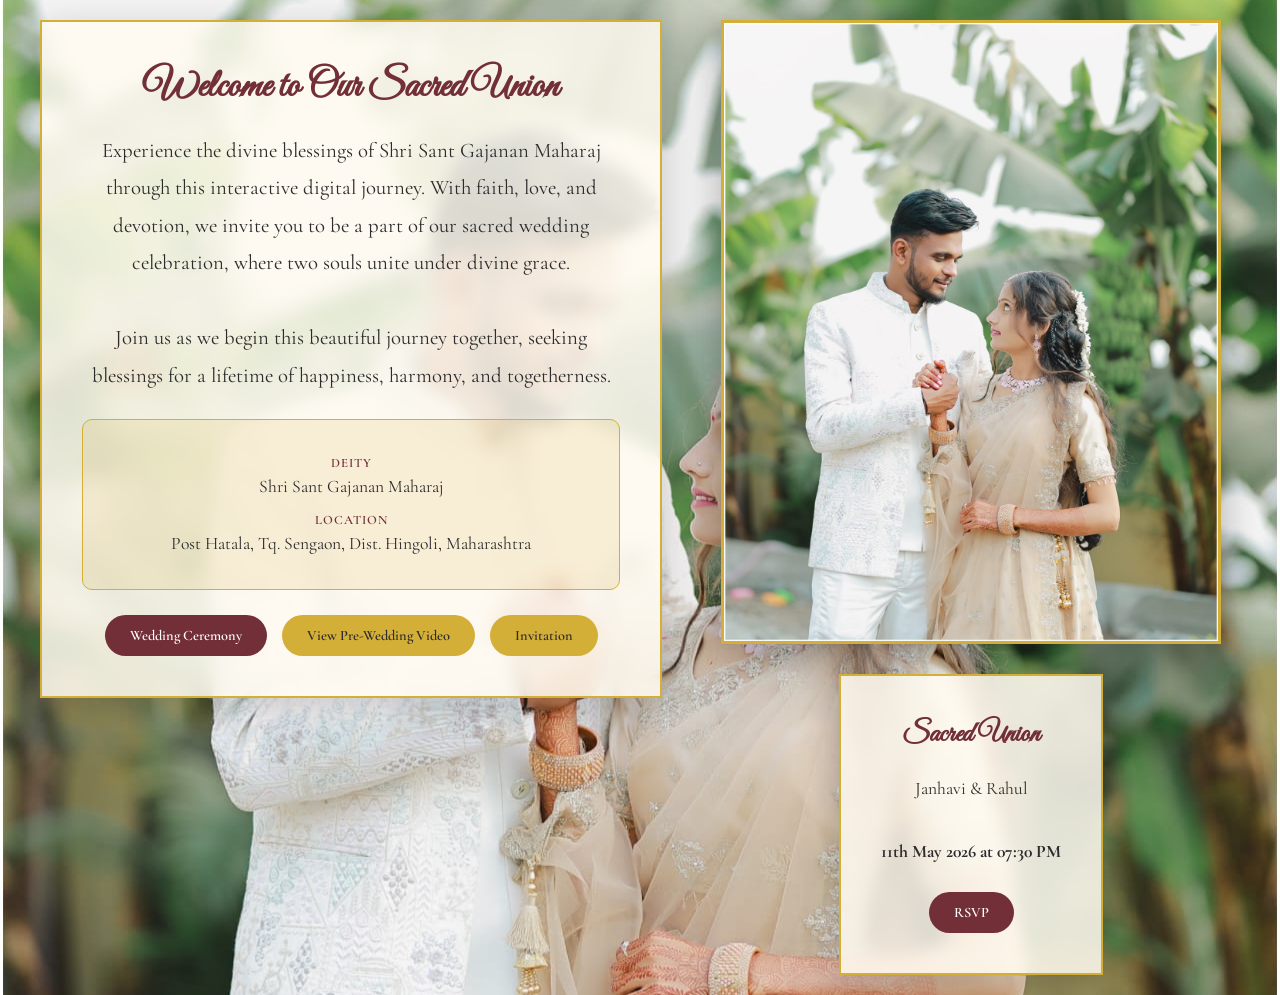
==== commit f13fd6d9: "Update wedding time to 7.30 PM" ====
--- a/index.html
+++ b/index.html
@@ -378,7 +378,7 @@
                     <p class="home-welcome-text" style="font-size: 1.1rem;">
                         Janhavi & Rahul
                         <br><br>
-                        <strong>11th May 2026 at [Time]</strong>
+                        <strong>11th May 2026 at 07:30 PM</strong>
                     </p>
                     <div class="nav-buttons">
                         <a href="#rsvp" class="btn btn-primary">RSVP</a>
